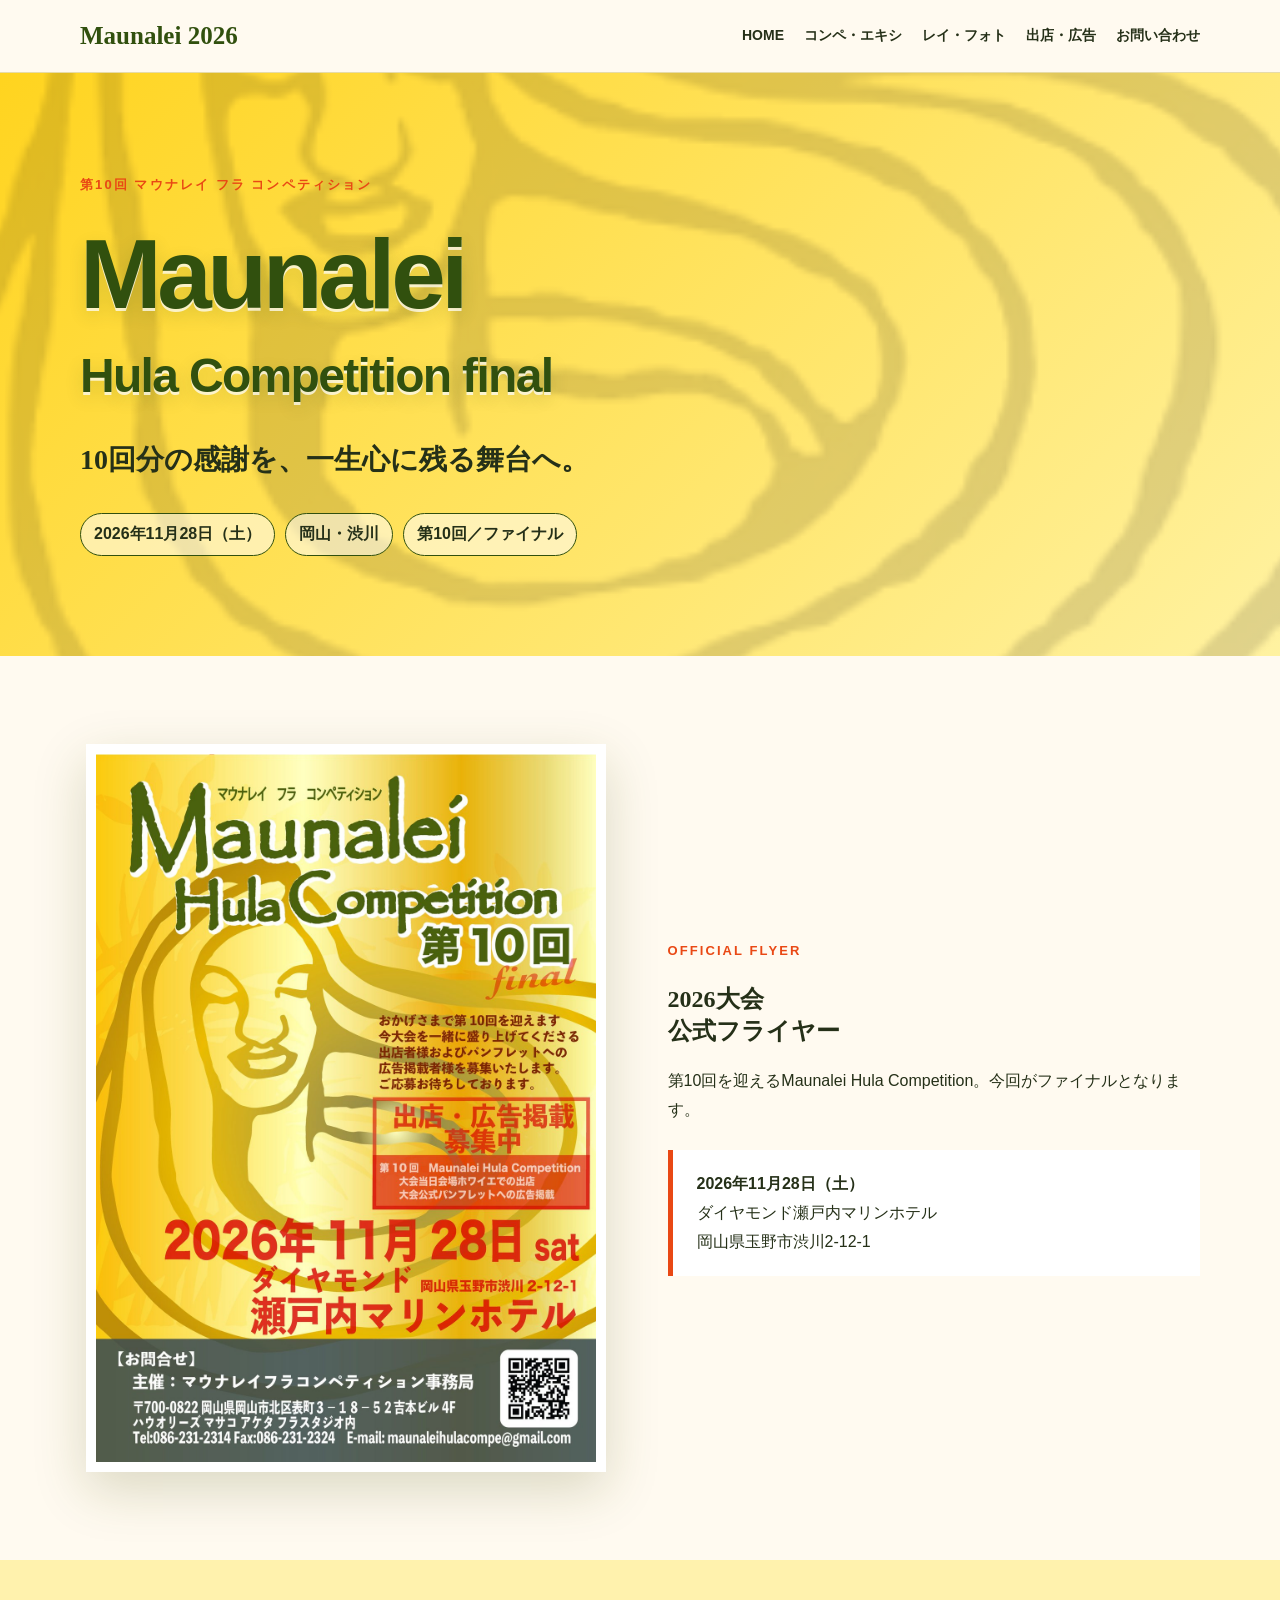
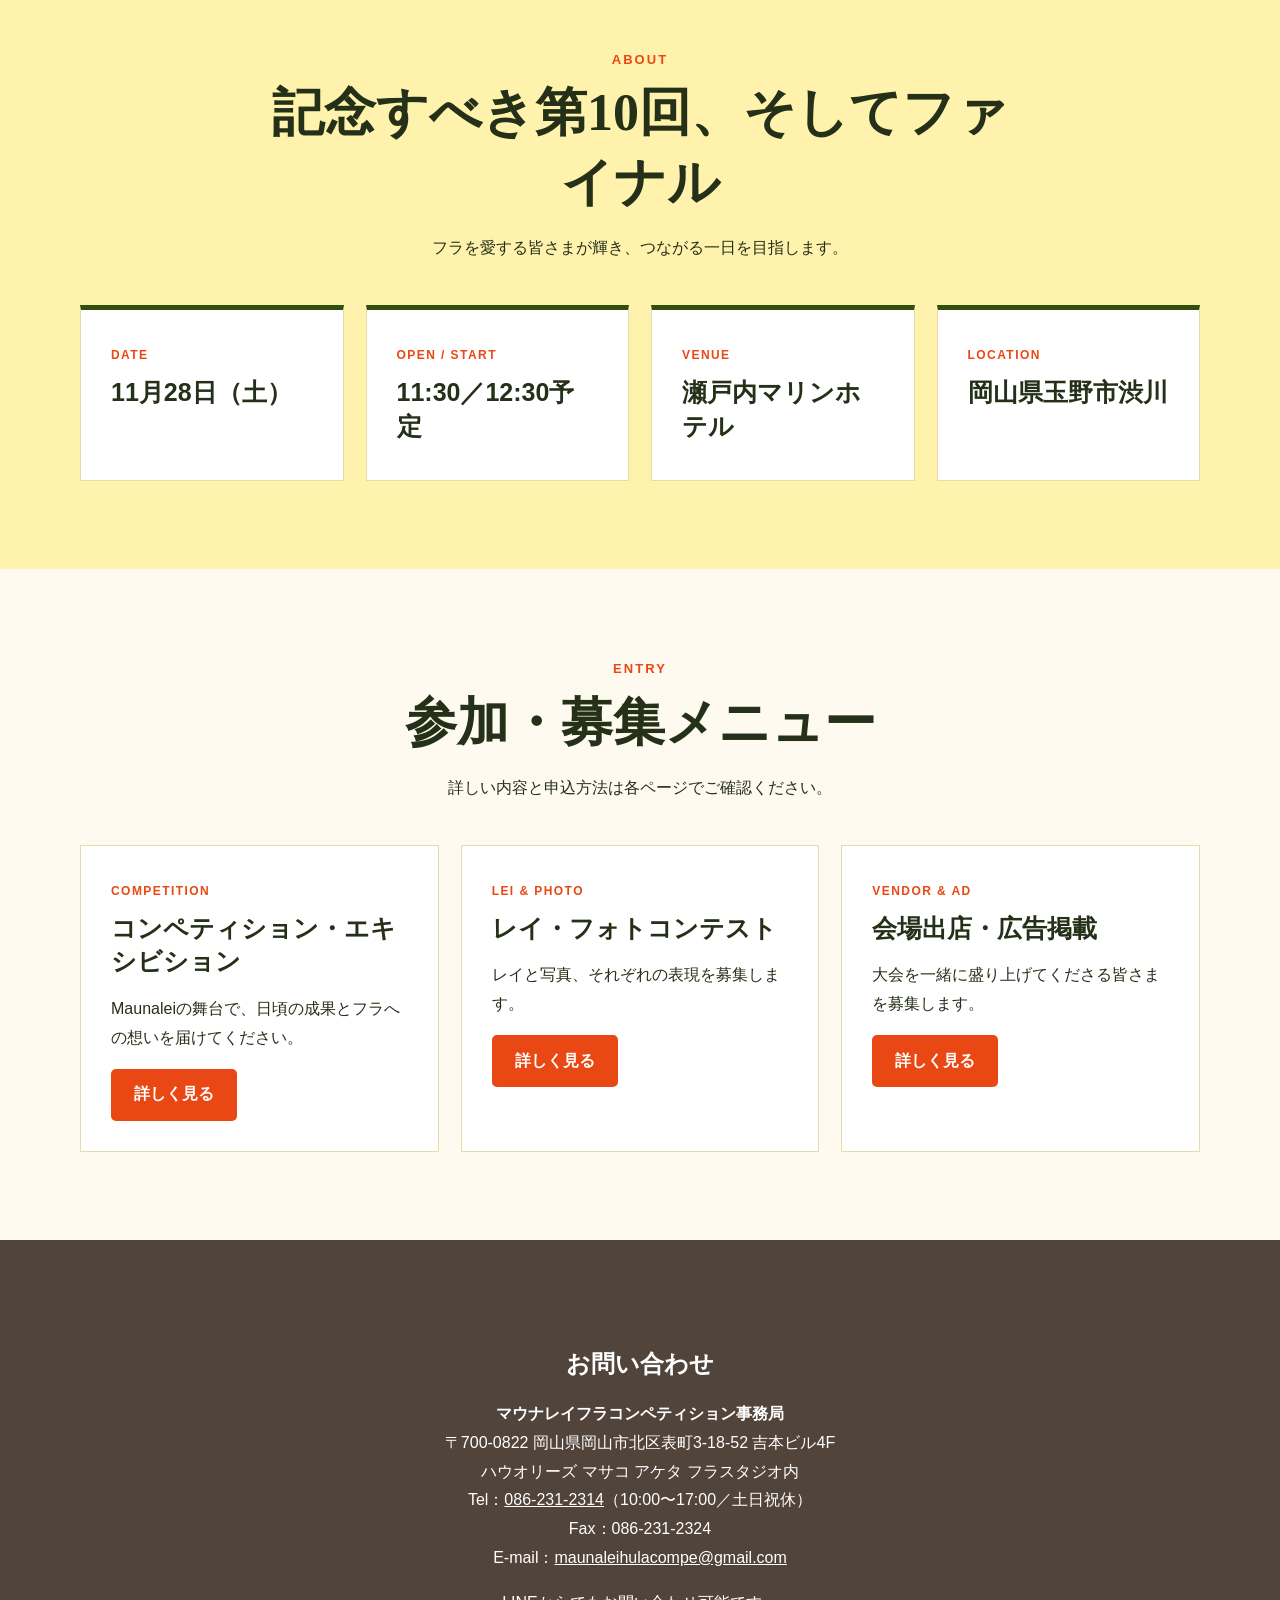
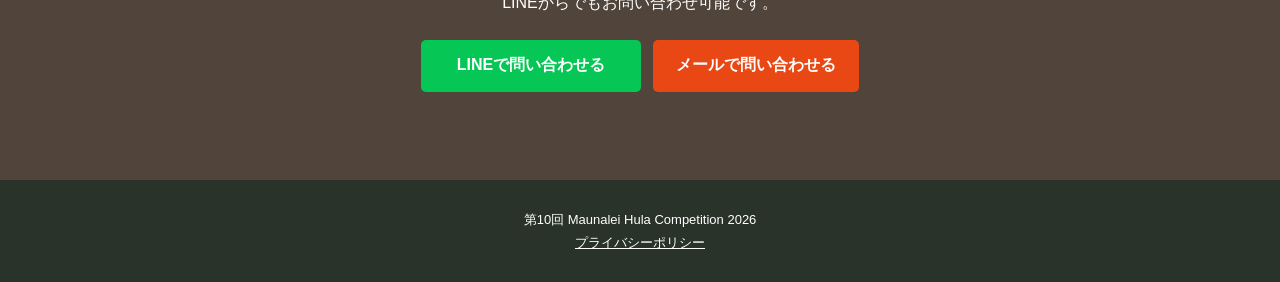
==== 【Web公開用】このフォルダをNetlifyへアップロード/index.html @ 2a43e530 "Add files via upload" ====
<!doctype html><html lang="ja"><head><meta charset="utf-8"><meta name="viewport" content="width=device-width,initial-scale=1"><meta name="description" content="第10回 Maunalei Hula Competition 2026 公式サイト"><title>Maunalei Hula Competition 2026</title><link rel="stylesheet" href="assets/css/style.css"><link rel="stylesheet" href="assets/css/themes.css"><link rel="stylesheet" href="assets/css/home-enhancements.css"></head><body class="theme-home">
<header class="site-header"><div class="wrap nav"><a class="brand" href="index.html">Maunalei 2026</a><button class="menu-button" aria-expanded="false" aria-label="メニューを開く">メニュー</button><nav class="nav-links" aria-label="メインナビゲーション"><a href="index.html">HOME</a><a href="competition.html">コンペ・エキシ</a><a href="lei-photo.html">レイ・フォト</a><a href="vendor-ad.html">出店・広告</a><a href="#contact">お問い合わせ</a></nav></div></header>
<main><section class="hero"><div class="wrap hero-grid"><div><div class="eyebrow">第10回 マウナレイ フラ コンペティション</div><h1>Maunalei<small>Hula Competition final</small></h1><p class="lead">10回分の感謝を、一生心に残る舞台へ。</p><div class="meta"><span class="pill">2026年11月28日（土）</span><span class="pill">岡山・渋川</span><span class="pill">第10回／ファイナル</span></div></div><img class="illustration" src="assets/images/maunalei-illustration.png" alt="マウナレイのイラスト"></div></section>
<section class="section"><div class="wrap split"><img class="flyer" src="assets/images/maunalei-flyer.jpg" alt="第10回 Maunalei Hula Competition 2026 フライヤー"><div><div class="eyebrow">OFFICIAL FLYER</div><h2>2026大会<br>公式フライヤー</h2><p>第10回を迎えるMaunalei Hula Competition。今回がファイナルとなります。</p><div class="notice"><strong>2026年11月28日（土）</strong><br>ダイヤモンド瀬戸内マリンホテル<br>岡山県玉野市渋川2-12-1</div></div></div></section>
<section class="section alt"><div class="wrap"><div class="section-head"><div class="eyebrow">ABOUT</div><h2>記念すべき第10回、そしてファイナル</h2><p>フラを愛する皆さまが輝き、つながる一日を目指します。</p></div><div class="grid-4 facts"><div class="card"><span class="tag">DATE</span><h3>11月28日（土）</h3></div><div class="card"><span class="tag">OPEN / START</span><h3>11:30／12:30予定</h3></div><div class="card"><span class="tag">VENUE</span><h3>瀬戸内マリンホテル</h3></div><div class="card"><span class="tag">LOCATION</span><h3>岡山県玉野市渋川</h3></div></div></div></section>
<section class="section"><div class="wrap"><div class="section-head"><div class="eyebrow">ENTRY</div><h2>参加・募集メニュー</h2><p>詳しい内容と申込方法は各ページでご確認ください。</p></div><div class="grid-3"><article class="card"><span class="tag">COMPETITION</span><h3>コンペティション・エキシビション</h3><p>Maunaleiの舞台で、日頃の成果とフラへの想いを届けてください。</p><a class="button" href="competition.html">詳しく見る</a></article><article class="card"><span class="tag">LEI & PHOTO</span><h3>レイ・フォトコンテスト</h3><p>レイと写真、それぞれの表現を募集します。</p><a class="button" href="lei-photo.html">詳しく見る</a></article><article class="card"><span class="tag">VENDOR & AD</span><h3>会場出店・広告掲載</h3><p>大会を一緒に盛り上げてくださる皆さまを募集します。</p><a class="button" href="vendor-ad.html">詳しく見る</a></article></div></div></section>
<section class="section dark contact" id="contact"><div class="wrap"><h2>お問い合わせ</h2><address><strong>マウナレイフラコンペティション事務局</strong><br>〒700-0822 岡山県岡山市北区表町3-18-52 吉本ビル4F<br>ハウオリーズ マサコ アケタ フラスタジオ内<br>Tel：<a href="tel:0862312314">086-231-2314</a>（10:00〜17:00／土日祝休）<br>Fax：086-231-2324<br>E-mail：<a href="mailto:maunaleihulacompe@gmail.com">maunaleihulacompe@gmail.com</a></address><p>LINEからでもお問い合わせ可能です。</p><div class="button-row"><a class="button line line-contact" href="https://lin.ee/UPihFSe" target="_blank" rel="noopener">LINEで問い合わせる</a><a class="button" href="mailto:maunaleihulacompe@gmail.com?subject=Maunalei 2026について">メールで問い合わせる</a></div></div></section></main>
<footer class="site-footer"><div>第10回 Maunalei Hula Competition 2026</div><a href="privacy.html">プライバシーポリシー</a></footer><script src="assets/js/main.js"></script></body></html>
---- 【Web公開用】このフォルダをNetlifyへアップロード/assets/css/style.css ----
:root{--green:#31500e;--green2:#55791d;--yellow:#ffd41f;--orange:#e94814;--cream:#fffaf0;--ink:#253018;--brown:#51443b;--navy:#16324a;--line:#e7dba8;--white:#fff;--max:1120px}*{box-sizing:border-box}html{scroll-behavior:smooth}body{margin:0;background:var(--cream);color:var(--ink);font-family:"Noto Sans JP","Yu Gothic",sans-serif;line-height:1.8}img{display:block;max-width:100%;height:auto}a{color:inherit}.wrap{width:min(var(--max),calc(100% - 40px));margin:auto}.site-header{position:sticky;top:0;z-index:30;background:rgba(255,250,240,.96);border-bottom:1px solid var(--line);backdrop-filter:blur(10px)}.nav{min-height:72px;display:flex;align-items:center;justify-content:space-between;gap:24px}.brand{font:800 25px Georgia,serif;color:var(--green);text-decoration:none}.nav-links{display:flex;align-items:center;gap:20px}.nav-links a{text-decoration:none;font-size:14px;font-weight:800}.menu-button{display:none;border:0;background:var(--green);color:#fff;padding:9px 13px;border-radius:4px;font-weight:800}.hero{padding:100px 0;background:linear-gradient(135deg,var(--yellow),#fff2a1);overflow:hidden}.hero-grid{display:grid;grid-template-columns:1.15fr .85fr;gap:55px;align-items:center}.eyebrow{font-size:13px;letter-spacing:.16em;font-weight:900;color:var(--orange)}h1,h2,h3{line-height:1.35}h1,h2{font-family:"Yu Mincho",serif}h1{margin:12px 0;font-size:clamp(46px,8vw,98px);color:var(--green)}h1 small{display:block;font:800 clamp(24px,4vw,48px)/1.3 "Noto Sans JP",sans-serif}.lead{font-family:"Yu Mincho",serif;font-size:clamp(19px,2.4vw,28px);font-weight:700}.meta{display:flex;flex-wrap:wrap;gap:10px;margin-top:25px}.pill{padding:6px 13px;border:1px solid var(--green);border-radius:999px;background:#ffffff88;font-weight:800}.section{padding:88px 0}.alt{background:#fff2ad}.dark{background:var(--brown);color:#fff}.navy{background:var(--navy);color:#fff}.section-head{text-align:center;max-width:780px;margin:0 auto 42px}.section-head h2{margin:7px 0;font-size:clamp(32px,5vw,52px)}.grid-2,.grid-3,.grid-4{display:grid;gap:22px}.grid-2{grid-template-columns:repeat(2,1fr)}.grid-3{grid-template-columns:repeat(3,1fr)}.grid-4{grid-template-columns:repeat(4,1fr)}.card{background:#fff;border:1px solid var(--line);padding:30px;color:var(--ink)}.card h3{font-size:25px;margin:7px 0}.card .tag{color:var(--orange);font-size:12px;letter-spacing:.12em;font-weight:900}.facts .card{border-top:5px solid var(--green)}.button-row{display:flex;flex-wrap:wrap;justify-content:center;gap:12px;margin-top:30px}.button{display:inline-flex;align-items:center;justify-content:center;min-height:52px;padding:11px 23px;border-radius:5px;background:var(--orange);color:#fff;text-decoration:none;font-weight:900}.button.line{background:#06c755}.button.secondary{background:#fff;color:var(--green);border:1px solid var(--green)}.button.pending{background:#9a9488;cursor:not-allowed}.split{display:grid;grid-template-columns:1fr 1fr;gap:55px;align-items:center}.flyer{max-width:520px;margin:auto;border:10px solid #fff;box-shadow:0 18px 50px #49530f33}.illustration{max-width:430px;margin:auto;background:#fff;padding:20px}.notice{margin-top:25px;padding:20px 24px;background:#fff;border-left:5px solid var(--orange);color:var(--ink)}details{background:#fff;border:1px solid var(--line);color:var(--ink);margin:12px 0}summary{cursor:pointer;padding:18px 22px;font-weight:900}.detail{padding:0 22px 20px}.contact{text-align:center}.contact address{font-style:normal}.contact .button-row{margin-top:22px}.site-footer{padding:28px 20px;text-align:center;background:#293329;color:#fff;font-size:13px}.page-hero{padding:90px 0;text-align:center;background:linear-gradient(135deg,#29480a,#5d8224);color:#fff}.page-hero h1{color:#fff;font-size:clamp(38px,7vw,72px)}.page-hero .eyebrow{color:var(--yellow)}.price{font-size:25px;font-weight:900}.steps{counter-reset:step}.step:before{counter-increment:step;content:"0" counter(step);display:block;font:700 38px Georgia;color:#a9b78a}.check-list{padding-left:1.25em}.check-list li{margin:7px 0}@media(max-width:820px){.hero-grid,.split{grid-template-columns:1fr}.grid-4,.grid-3{grid-template-columns:repeat(2,1fr)}.nav-links{display:none;position:absolute;top:72px;left:0;right:0;padding:18px 20px;background:var(--cream);border-bottom:1px solid var(--line);flex-direction:column;align-items:stretch}.nav-links.open{display:flex}.menu-button{display:block}.hero{text-align:center;padding:72px 0}.meta{justify-content:center}.section{padding:70px 0}}@media(max-width:560px){.wrap{width:calc(100% - 28px)}.grid-2,.grid-3,.grid-4{grid-template-columns:1fr}.hero{padding:58px 0}.page-hero{padding:65px 0}.section{padding:58px 0}.card{padding:24px}.button{width:100%}.nav{min-height:64px}.nav-links{top:64px}}
---- 【Web公開用】このフォルダをNetlifyへアップロード/assets/css/themes.css ----
body.theme-home{--theme:#31500e;--theme2:#55791d;--accent:#e94814;--soft:#fff2ad}
body.theme-competition{--theme:#284b12;--theme2:#557f21;--accent:#ef6c20;--soft:#f4edbd}
body.theme-lei-photo{--theme:#74435a;--theme2:#a75d78;--accent:#c99832;--soft:#f7e8ee}
body.theme-vendor{--theme:#16324a;--theme2:#167a78;--accent:#e7783e;--soft:#e5f1ef}
body:not(.theme-home) .brand{color:var(--theme)}
body:not(.theme-home) .menu-button{background:var(--theme)}
body:not(.theme-home) .page-hero{background:linear-gradient(135deg,var(--theme),var(--theme2))}
body:not(.theme-home) .page-hero .eyebrow{color:#ffe5a1}
body:not(.theme-home) .section-head .eyebrow,body:not(.theme-home) .card .tag{color:var(--accent)}
body:not(.theme-home) .facts .card{border-top-color:var(--theme)}
body:not(.theme-home) .alt{background:var(--soft)}
body:not(.theme-home) .button:not(.line):not(.pending){background:var(--accent)}
body.theme-lei-photo .dark{background:#5d394a}
body.theme-vendor .navy{background:#16324a}
.contact .line-contact{display:inline-flex;min-width:220px}
.theme-home .hero{position:relative;isolation:isolate}
.theme-home .hero:before{content:"";position:absolute;z-index:0;inset:0;background:url("../images/maunalei-illustration.png") center/130% auto no-repeat;opacity:.14;mix-blend-mode:multiply;pointer-events:none}
.theme-home .hero-grid{position:relative;z-index:1;grid-template-columns:1fr}
.theme-home .hero-grid>div{max-width:790px}
.theme-home .hero .illustration{display:none}
@media(max-width:560px){.contact .line-contact{width:min(100%,300px)}}
@media(max-width:820px){.theme-home .hero:before{inset:0;background-position:center;background-size:auto 135%;opacity:.1}.theme-home .hero-grid>div{max-width:none}}
---- 【Web公開用】このフォルダをNetlifyへアップロード/assets/css/home-enhancements.css ----
.hero h1{
  font-family:"Arial Black","Noto Sans JP","Yu Gothic",sans-serif;
  font-weight:900;
  letter-spacing:-.045em;
  text-shadow:0 3px 0 rgba(255,255,255,.72),0 7px 18px rgba(49,80,14,.16);
}
.hero h1 small{
  margin-top:.08em;
  font-weight:900;
  letter-spacing:-.035em;
}
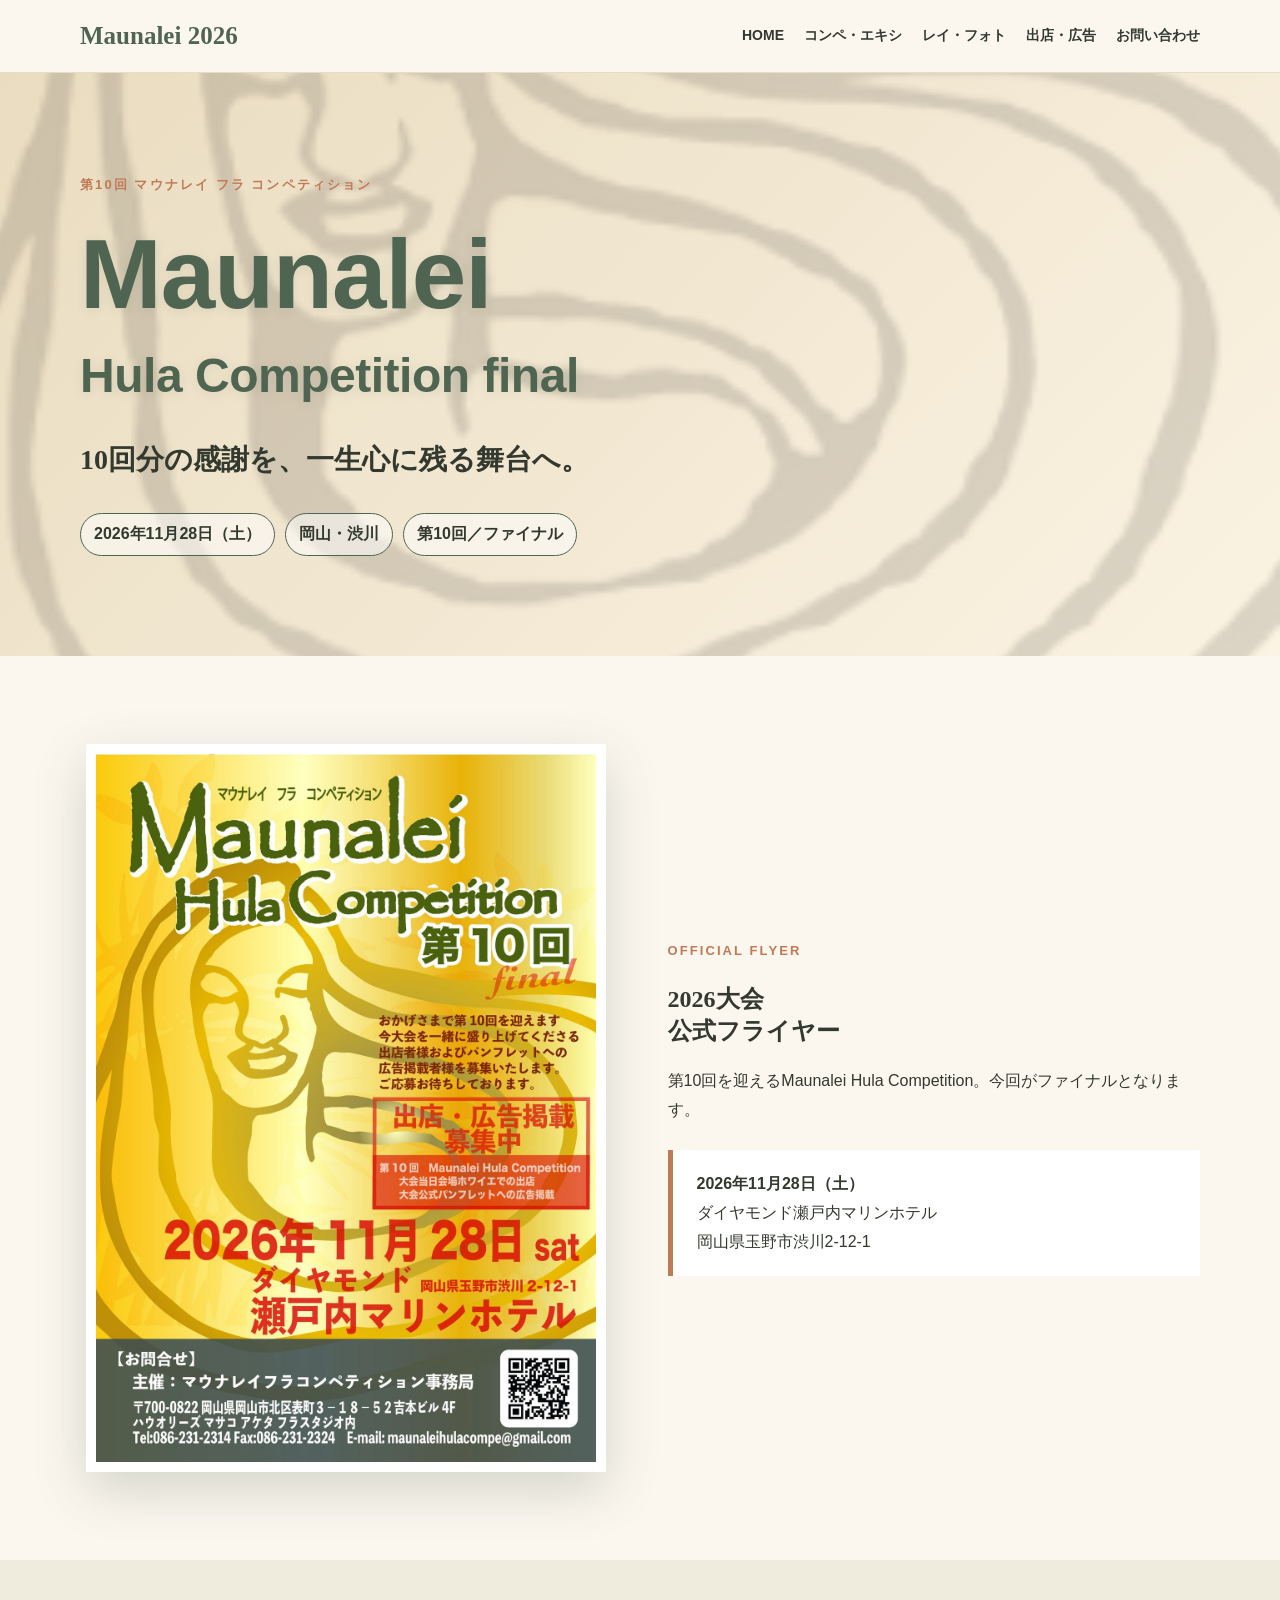
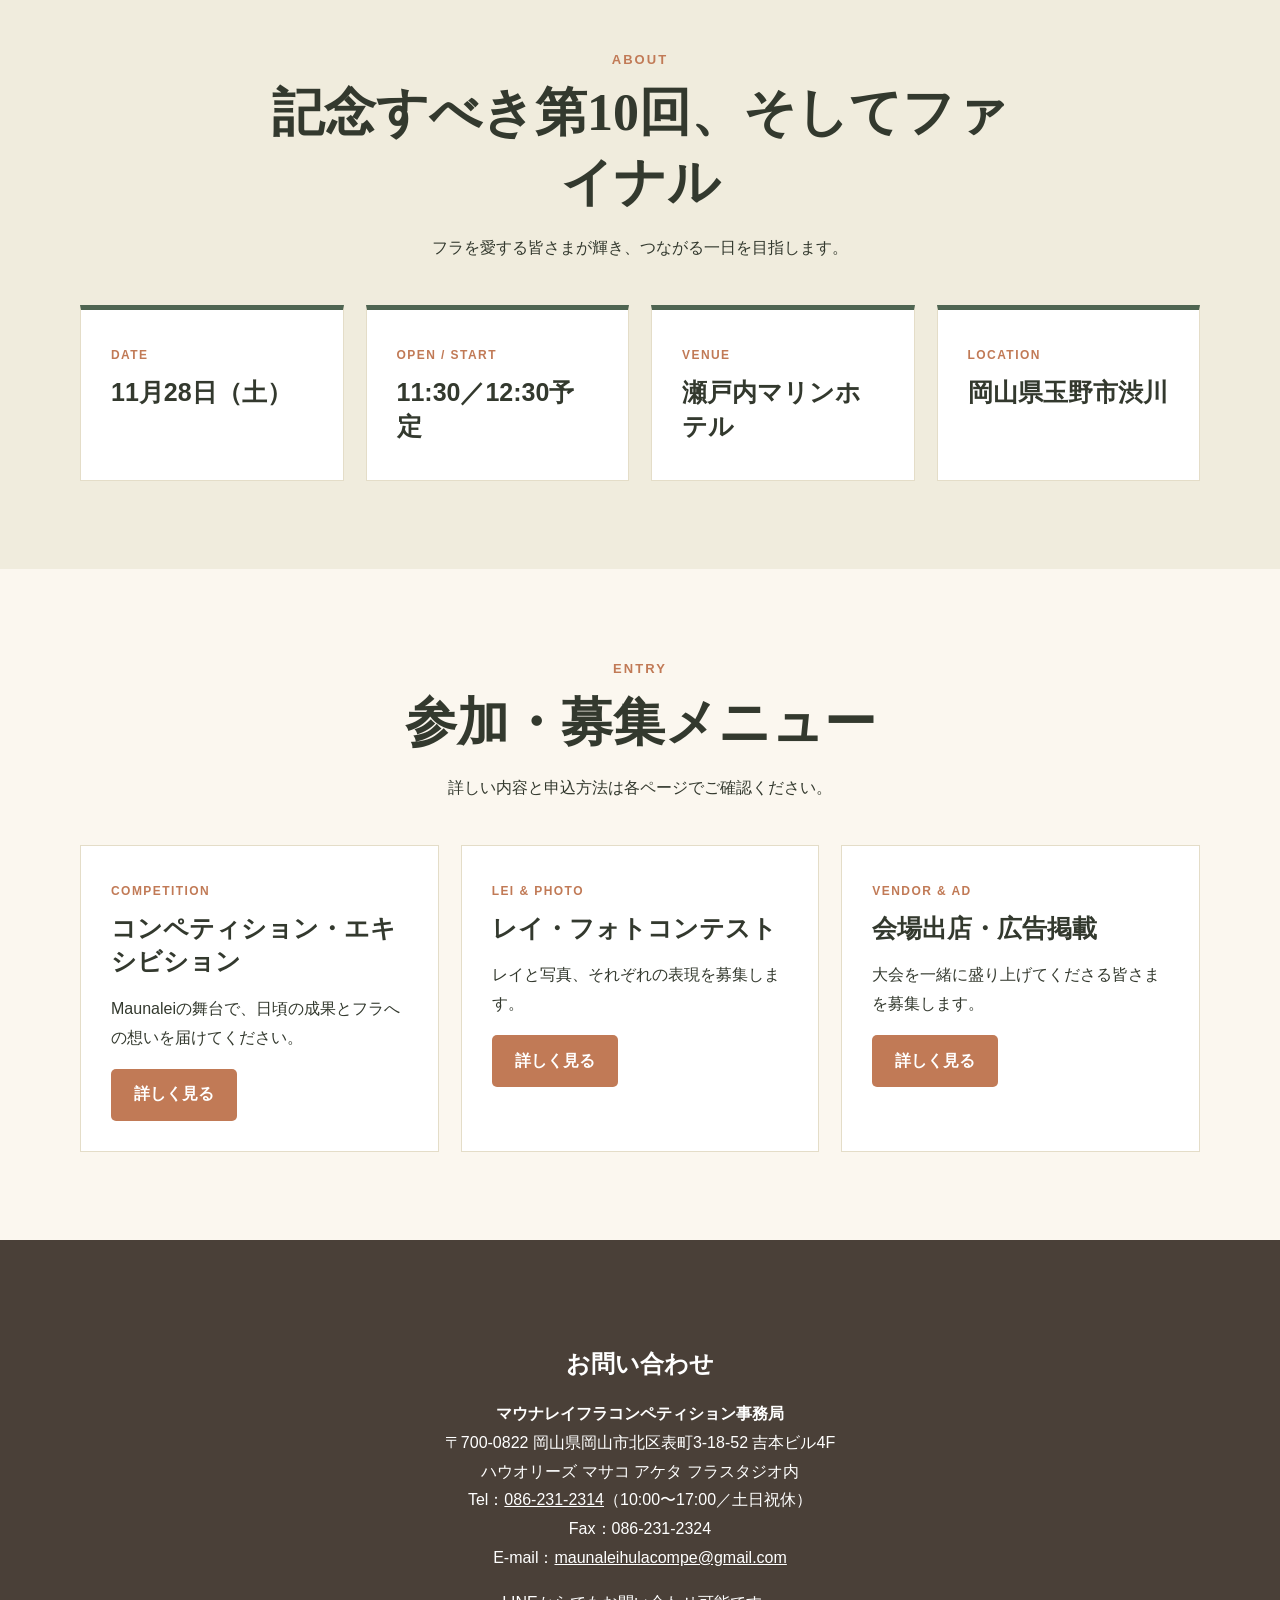
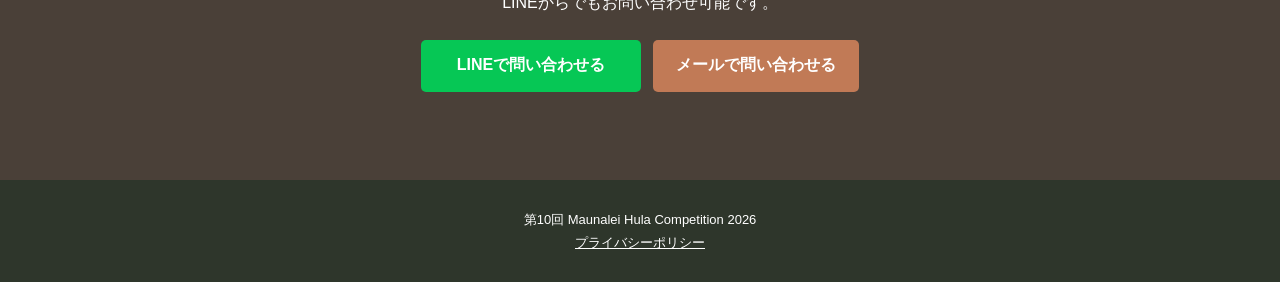
==== commit cf80b125: "SEO対策を追加 - ファビコン設定 - OGP/Twitterカード設定（LINEやSNSでの共有時のプレビュー対応） - イベント構造化データ（JSON-LD）を追加 - canonical UR" ====
--- a/【Web公開用】このフォルダをNetlifyへアップロード/index.html
+++ b/【Web公開用】このフォルダをNetlifyへアップロード/index.html
@@ -1,4 +1,4 @@
-<!doctype html><html lang="ja"><head><meta charset="utf-8"><meta name="viewport" content="width=device-width,initial-scale=1"><meta name="description" content="第10回 Maunalei Hula Competition 2026 公式サイト"><title>Maunalei Hula Competition 2026</title><link rel="stylesheet" href="assets/css/style.css"><link rel="stylesheet" href="assets/css/themes.css"><link rel="stylesheet" href="assets/css/home-enhancements.css"></head><body class="theme-home">
+<!doctype html><html lang="ja"><head><meta charset="utf-8"><meta name="viewport" content="width=device-width,initial-scale=1"><meta name="description" content="第10回 Maunalei Hula Competition 2026 公式サイト"><title>Maunalei Hula Competition 2026</title><link rel="canonical" href="https://maunalei2026.netlify.app/"><link rel="icon" href="assets/images/maunalei-illustration.png"><meta property="og:type" content="website"><meta property="og:locale" content="ja_JP"><meta property="og:site_name" content="Maunalei Hula Competition 2026"><meta property="og:title" content="Maunalei Hula Competition 2026"><meta property="og:description" content="第10回 Maunalei Hula Competition 2026 公式サイト。2026年11月28日（土）岡山県玉野市にて開催。"><meta property="og:url" content="https://maunalei2026.netlify.app/"><meta property="og:image" content="https://maunalei2026.netlify.app/assets/images/maunalei-flyer.jpg"><meta name="twitter:card" content="summary_large_image"><script type="application/ld+json">{"@context":"https://schema.org","@type":"Event","name":"第10回 Maunalei Hula Competition 2026","startDate":"2026-11-28T12:30:00+09:00","eventAttendanceMode":"https://schema.org/OfflineEventAttendanceMode","eventStatus":"https://schema.org/EventScheduled","location":{"@type":"Place","name":"ダイヤモンド瀬戸内マリンホテル","address":{"@type":"PostalAddress","streetAddress":"渋川2-12-1","addressLocality":"玉野市","addressRegion":"岡山県","addressCountry":"JP"}},"image":["https://maunalei2026.netlify.app/assets/images/maunalei-flyer.jpg"],"description":"第10回を迎えるMaunalei Hula Competition。今回がファイナルとなります。","offers":{"@type":"Offer","url":"https://maunalei2026.netlify.app/#contact","price":"7000","priceCurrency":"JPY","availability":"https://schema.org/InStock"},"organizer":{"@type":"Organization","name":"マウナレイフラコンペティション事務局","email":"maunaleihulacompe@gmail.com"}}</script><link rel="stylesheet" href="assets/css/style.css"><link rel="stylesheet" href="assets/css/themes.css"><link rel="stylesheet" href="assets/css/home-enhancements.css"></head><body class="theme-home">
 <header class="site-header"><div class="wrap nav"><a class="brand" href="index.html">Maunalei 2026</a><button class="menu-button" aria-expanded="false" aria-label="メニューを開く">メニュー</button><nav class="nav-links" aria-label="メインナビゲーション"><a href="index.html">HOME</a><a href="competition.html">コンペ・エキシ</a><a href="lei-photo.html">レイ・フォト</a><a href="vendor-ad.html">出店・広告</a><a href="#contact">お問い合わせ</a></nav></div></header>
 <main><section class="hero"><div class="wrap hero-grid"><div><div class="eyebrow">第10回 マウナレイ フラ コンペティション</div><h1>Maunalei<small>Hula Competition final</small></h1><p class="lead">10回分の感謝を、一生心に残る舞台へ。</p><div class="meta"><span class="pill">2026年11月28日（土）</span><span class="pill">岡山・渋川</span><span class="pill">第10回／ファイナル</span></div></div><img class="illustration" src="assets/images/maunalei-illustration.png" alt="マウナレイのイラスト"></div></section>
 <section class="section"><div class="wrap split"><img class="flyer" src="assets/images/maunalei-flyer.jpg" alt="第10回 Maunalei Hula Competition 2026 フライヤー"><div><div class="eyebrow">OFFICIAL FLYER</div><h2>2026大会<br>公式フライヤー</h2><p>第10回を迎えるMaunalei Hula Competition。今回がファイナルとなります。</p><div class="notice"><strong>2026年11月28日（土）</strong><br>ダイヤモンド瀬戸内マリンホテル<br>岡山県玉野市渋川2-12-1</div></div></div></section>
--- a/【Web公開用】このフォルダをNetlifyへアップロード/assets/css/style.css
+++ b/【Web公開用】このフォルダをNetlifyへアップロード/assets/css/style.css
@@ -1 +1 @@
-:root{--green:#31500e;--green2:#55791d;--yellow:#ffd41f;--orange:#e94814;--cream:#fffaf0;--ink:#253018;--brown:#51443b;--navy:#16324a;--line:#e7dba8;--white:#fff;--max:1120px}*{box-sizing:border-box}html{scroll-behavior:smooth}body{margin:0;background:var(--cream);color:var(--ink);font-family:"Noto Sans JP","Yu Gothic",sans-serif;line-height:1.8}img{display:block;max-width:100%;height:auto}a{color:inherit}.wrap{width:min(var(--max),calc(100% - 40px));margin:auto}.site-header{position:sticky;top:0;z-index:30;background:rgba(255,250,240,.96);border-bottom:1px solid var(--line);backdrop-filter:blur(10px)}.nav{min-height:72px;display:flex;align-items:center;justify-content:space-between;gap:24px}.brand{font:800 25px Georgia,serif;color:var(--green);text-decoration:none}.nav-links{display:flex;align-items:center;gap:20px}.nav-links a{text-decoration:none;font-size:14px;font-weight:800}.menu-button{display:none;border:0;background:var(--green);color:#fff;padding:9px 13px;border-radius:4px;font-weight:800}.hero{padding:100px 0;background:linear-gradient(135deg,var(--yellow),#fff2a1);overflow:hidden}.hero-grid{display:grid;grid-template-columns:1.15fr .85fr;gap:55px;align-items:center}.eyebrow{font-size:13px;letter-spacing:.16em;font-weight:900;color:var(--orange)}h1,h2,h3{line-height:1.35}h1,h2{font-family:"Yu Mincho",serif}h1{margin:12px 0;font-size:clamp(46px,8vw,98px);color:var(--green)}h1 small{display:block;font:800 clamp(24px,4vw,48px)/1.3 "Noto Sans JP",sans-serif}.lead{font-family:"Yu Mincho",serif;font-size:clamp(19px,2.4vw,28px);font-weight:700}.meta{display:flex;flex-wrap:wrap;gap:10px;margin-top:25px}.pill{padding:6px 13px;border:1px solid var(--green);border-radius:999px;background:#ffffff88;font-weight:800}.section{padding:88px 0}.alt{background:#fff2ad}.dark{background:var(--brown);color:#fff}.navy{background:var(--navy);color:#fff}.section-head{text-align:center;max-width:780px;margin:0 auto 42px}.section-head h2{margin:7px 0;font-size:clamp(32px,5vw,52px)}.grid-2,.grid-3,.grid-4{display:grid;gap:22px}.grid-2{grid-template-columns:repeat(2,1fr)}.grid-3{grid-template-columns:repeat(3,1fr)}.grid-4{grid-template-columns:repeat(4,1fr)}.card{background:#fff;border:1px solid var(--line);padding:30px;color:var(--ink)}.card h3{font-size:25px;margin:7px 0}.card .tag{color:var(--orange);font-size:12px;letter-spacing:.12em;font-weight:900}.facts .card{border-top:5px solid var(--green)}.button-row{display:flex;flex-wrap:wrap;justify-content:center;gap:12px;margin-top:30px}.button{display:inline-flex;align-items:center;justify-content:center;min-height:52px;padding:11px 23px;border-radius:5px;background:var(--orange);color:#fff;text-decoration:none;font-weight:900}.button.line{background:#06c755}.button.secondary{background:#fff;color:var(--green);border:1px solid var(--green)}.button.pending{background:#9a9488;cursor:not-allowed}.split{display:grid;grid-template-columns:1fr 1fr;gap:55px;align-items:center}.flyer{max-width:520px;margin:auto;border:10px solid #fff;box-shadow:0 18px 50px #49530f33}.illustration{max-width:430px;margin:auto;background:#fff;padding:20px}.notice{margin-top:25px;padding:20px 24px;background:#fff;border-left:5px solid var(--orange);color:var(--ink)}details{background:#fff;border:1px solid var(--line);color:var(--ink);margin:12px 0}summary{cursor:pointer;padding:18px 22px;font-weight:900}.detail{padding:0 22px 20px}.contact{text-align:center}.contact address{font-style:normal}.contact .button-row{margin-top:22px}.site-footer{padding:28px 20px;text-align:center;background:#293329;color:#fff;font-size:13px}.page-hero{padding:90px 0;text-align:center;background:linear-gradient(135deg,#29480a,#5d8224);color:#fff}.page-hero h1{color:#fff;font-size:clamp(38px,7vw,72px)}.page-hero .eyebrow{color:var(--yellow)}.price{font-size:25px;font-weight:900}.steps{counter-reset:step}.step:before{counter-increment:step;content:"0" counter(step);display:block;font:700 38px Georgia;color:#a9b78a}.check-list{padding-left:1.25em}.check-list li{margin:7px 0}@media(max-width:820px){.hero-grid,.split{grid-template-columns:1fr}.grid-4,.grid-3{grid-template-columns:repeat(2,1fr)}.nav-links{display:none;position:absolute;top:72px;left:0;right:0;padding:18px 20px;background:var(--cream);border-bottom:1px solid var(--line);flex-direction:column;align-items:stretch}.nav-links.open{display:flex}.menu-button{display:block}.hero{text-align:center;padding:72px 0}.meta{justify-content:center}.section{padding:70px 0}}@media(max-width:560px){.wrap{width:calc(100% - 28px)}.grid-2,.grid-3,.grid-4{grid-template-columns:1fr}.hero{padding:58px 0}.page-hero{padding:65px 0}.section{padding:58px 0}.card{padding:24px}.button{width:100%}.nav{min-height:64px}.nav-links{top:64px}}
+:root{--green:#4F6552;--green2:#7C8B6C;--yellow:#E9DCC0;--orange:#C17A56;--cream:#FBF7EF;--ink:#33392E;--brown:#4A4038;--navy:#3B5860;--line:#E4DDC8;--white:#fff;--max:1120px}*{box-sizing:border-box}html{scroll-behavior:smooth}body{margin:0;background:var(--cream);color:var(--ink);font-family:"Noto Sans JP","Yu Gothic",sans-serif;line-height:1.8}img{display:block;max-width:100%;height:auto}a{color:inherit}.wrap{width:min(var(--max),calc(100% - 40px));margin:auto}.site-header{position:sticky;top:0;z-index:30;background:rgba(251,247,239,.96);border-bottom:1px solid var(--line);backdrop-filter:blur(10px)}.nav{min-height:72px;display:flex;align-items:center;justify-content:space-between;gap:24px}.brand{font:700 25px Georgia,serif;color:var(--green);text-decoration:none}.nav-links{display:flex;align-items:center;gap:20px}.nav-links a{text-decoration:none;font-size:14px;font-weight:600}.menu-button{display:none;border:0;background:var(--green);color:#fff;padding:9px 13px;border-radius:4px;font-weight:600}.hero{padding:100px 0;background:linear-gradient(135deg,var(--yellow),#FBF3E3);overflow:hidden}.hero-grid{display:grid;grid-template-columns:1.15fr .85fr;gap:55px;align-items:center}.eyebrow{font-size:13px;letter-spacing:.16em;font-weight:700;color:var(--orange)}h1,h2,h3{line-height:1.35}h1,h2{font-family:"Yu Mincho",serif}h1{margin:12px 0;font-size:clamp(46px,8vw,98px);color:var(--green)}h1 small{display:block;font:700 clamp(24px,4vw,48px)/1.3 "Noto Sans JP",sans-serif}.lead{font-family:"Yu Mincho",serif;font-size:clamp(19px,2.4vw,28px);font-weight:700}.meta{display:flex;flex-wrap:wrap;gap:10px;margin-top:25px}.pill{padding:6px 13px;border:1px solid var(--green);border-radius:999px;background:#ffffff88;font-weight:600}.section{padding:88px 0}.alt{background:#F0ECDD}.dark{background:var(--brown);color:#fff}.navy{background:var(--navy);color:#fff}.section-head{text-align:center;max-width:780px;margin:0 auto 42px}.section-head h2{margin:7px 0;font-size:clamp(32px,5vw,52px)}.grid-2,.grid-3,.grid-4{display:grid;gap:22px}.grid-2{grid-template-columns:repeat(2,1fr)}.grid-3{grid-template-columns:repeat(3,1fr)}.grid-4{grid-template-columns:repeat(4,1fr)}.card{background:#fff;border:1px solid var(--line);padding:30px;color:var(--ink)}.card h3{font-size:25px;margin:7px 0}.card .tag{color:var(--orange);font-size:12px;letter-spacing:.12em;font-weight:700}.facts .card{border-top:5px solid var(--green)}.button-row{display:flex;flex-wrap:wrap;justify-content:center;gap:12px;margin-top:30px}.button{display:inline-flex;align-items:center;justify-content:center;min-height:52px;padding:11px 23px;border-radius:5px;background:var(--orange);color:#fff;text-decoration:none;font-weight:700}.button.line{background:#06c755}.button.secondary{background:#fff;color:var(--green);border:1px solid var(--green)}.button.pending{background:#9a9488;cursor:not-allowed}.split{display:grid;grid-template-columns:1fr 1fr;gap:55px;align-items:center}.flyer{max-width:520px;margin:auto;border:10px solid #fff;box-shadow:0 18px 50px #3B4A3833}.illustration{max-width:430px;margin:auto;background:#fff;padding:20px}.notice{margin-top:25px;padding:20px 24px;background:#fff;border-left:5px solid var(--orange);color:var(--ink)}details{background:#fff;border:1px solid var(--line);color:var(--ink);margin:12px 0}summary{cursor:pointer;padding:18px 22px;font-weight:700}.detail{padding:0 22px 20px}.contact{text-align:center}.contact address{font-style:normal}.contact .button-row{margin-top:22px}.site-footer{padding:28px 20px;text-align:center;background:#2E362B;color:#fff;font-size:13px}.page-hero{padding:90px 0;text-align:center;background:linear-gradient(135deg,var(--green),var(--green2));color:#fff}.page-hero h1{color:#fff;font-size:clamp(38px,7vw,72px)}.page-hero .eyebrow{color:var(--yellow)}.price{font-size:25px;font-weight:700}.steps{counter-reset:step}.step:before{counter-increment:step;content:"0" counter(step);display:block;font:700 38px Georgia;color:#B7C0A6}.check-list{padding-left:1.25em}.check-list li{margin:7px 0}@media(max-width:820px){.hero-grid,.split{grid-template-columns:1fr}.grid-4,.grid-3{grid-template-columns:repeat(2,1fr)}.nav-links{display:none;position:absolute;top:72px;left:0;right:0;padding:18px 20px;background:var(--cream);border-bottom:1px solid var(--line);flex-direction:column;align-items:stretch}.nav-links.open{display:flex}.menu-button{display:block}.hero{text-align:center;padding:72px 0}.meta{justify-content:center}.section{padding:70px 0}}@media(max-width:560px){.wrap{width:calc(100% - 28px)}.grid-2,.grid-3,.grid-4{grid-template-columns:1fr}.hero{padding:58px 0}.page-hero{padding:65px 0}.section{padding:58px 0}.card{padding:24px}.button{width:100%}.nav{min-height:64px}.nav-links{top:64px}}
--- a/【Web公開用】このフォルダをNetlifyへアップロード/assets/css/themes.css
+++ b/【Web公開用】このフォルダをNetlifyへアップロード/assets/css/themes.css
@@ -1,17 +1,17 @@
-body.theme-home{--theme:#31500e;--theme2:#55791d;--accent:#e94814;--soft:#fff2ad}
-body.theme-competition{--theme:#284b12;--theme2:#557f21;--accent:#ef6c20;--soft:#f4edbd}
-body.theme-lei-photo{--theme:#74435a;--theme2:#a75d78;--accent:#c99832;--soft:#f7e8ee}
-body.theme-vendor{--theme:#16324a;--theme2:#167a78;--accent:#e7783e;--soft:#e5f1ef}
+body.theme-home{--theme:#4F6552;--theme2:#7C8B6C;--accent:#C17A56;--soft:#F0ECDD}
+body.theme-competition{--theme:#54684A;--theme2:#7C8B6C;--accent:#C17A56;--soft:#EEEEDF}
+body.theme-lei-photo{--theme:#8A6070;--theme2:#B08494;--accent:#C17A56;--soft:#F3EAEC}
+body.theme-vendor{--theme:#3B5860;--theme2:#5C8078;--accent:#C17A56;--soft:#E9F0EE}
 body:not(.theme-home) .brand{color:var(--theme)}
 body:not(.theme-home) .menu-button{background:var(--theme)}
 body:not(.theme-home) .page-hero{background:linear-gradient(135deg,var(--theme),var(--theme2))}
-body:not(.theme-home) .page-hero .eyebrow{color:#ffe5a1}
+body:not(.theme-home) .page-hero .eyebrow{color:#EEDFC4}
 body:not(.theme-home) .section-head .eyebrow,body:not(.theme-home) .card .tag{color:var(--accent)}
 body:not(.theme-home) .facts .card{border-top-color:var(--theme)}
 body:not(.theme-home) .alt{background:var(--soft)}
 body:not(.theme-home) .button:not(.line):not(.pending){background:var(--accent)}
-body.theme-lei-photo .dark{background:#5d394a}
-body.theme-vendor .navy{background:#16324a}
+body.theme-lei-photo .dark{background:#6B4E5A}
+body.theme-vendor .navy{background:#3B5860}
 .contact .line-contact{display:inline-flex;min-width:220px}
 .theme-home .hero{position:relative;isolation:isolate}
 .theme-home .hero:before{content:"";position:absolute;z-index:0;inset:0;background:url("../images/maunalei-illustration.png") center/130% auto no-repeat;opacity:.14;mix-blend-mode:multiply;pointer-events:none}
--- a/【Web公開用】このフォルダをNetlifyへアップロード/assets/css/home-enhancements.css
+++ b/【Web公開用】このフォルダをNetlifyへアップロード/assets/css/home-enhancements.css
@@ -1,11 +1,11 @@
 .hero h1{
-  font-family:"Arial Black","Noto Sans JP","Yu Gothic",sans-serif;
-  font-weight:900;
-  letter-spacing:-.045em;
-  text-shadow:0 3px 0 rgba(255,255,255,.72),0 7px 18px rgba(49,80,14,.16);
+  font-family:"Noto Sans JP","Hiragino Sans","Yu Gothic",sans-serif;
+  font-weight:700;
+  letter-spacing:-.01em;
+  text-shadow:0 2px 12px rgba(59,74,50,.10);
 }
 .hero h1 small{
   margin-top:.08em;
-  font-weight:900;
-  letter-spacing:-.035em;
+  font-weight:700;
+  letter-spacing:-.01em;
 }
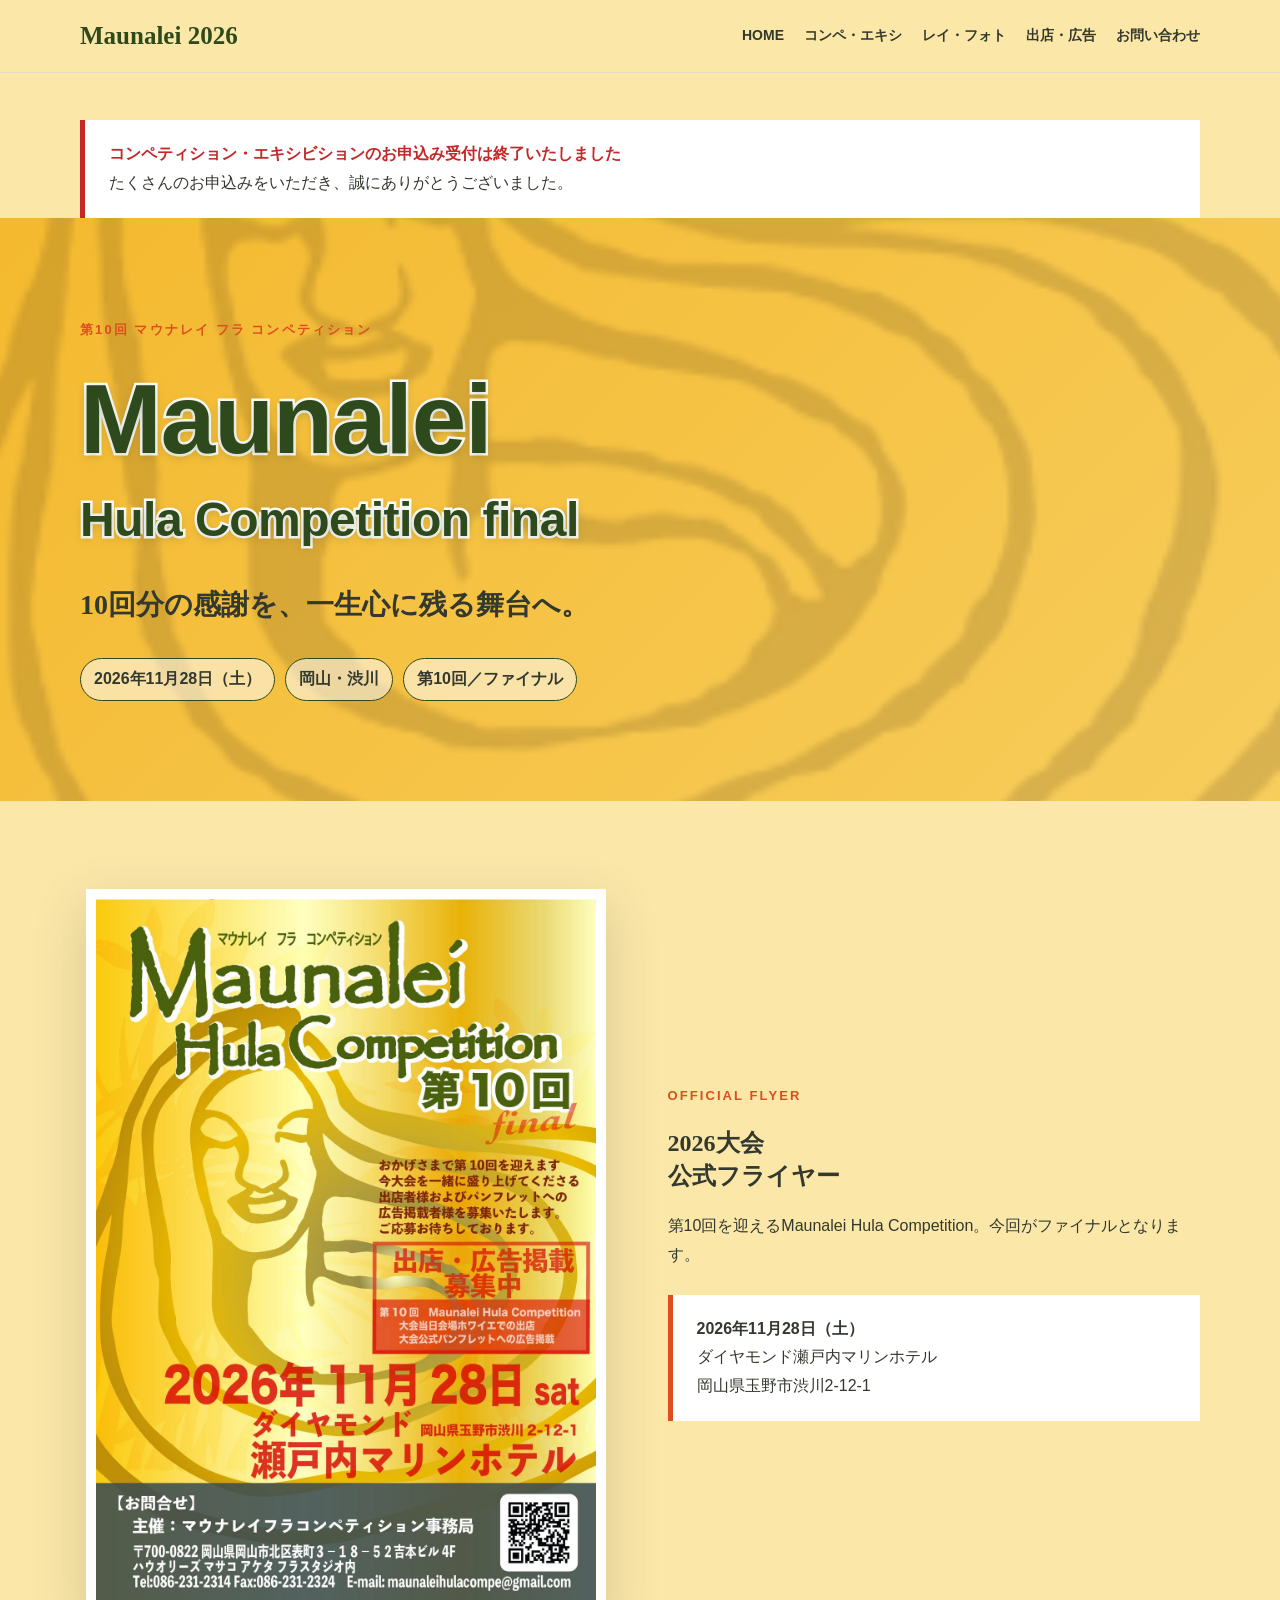
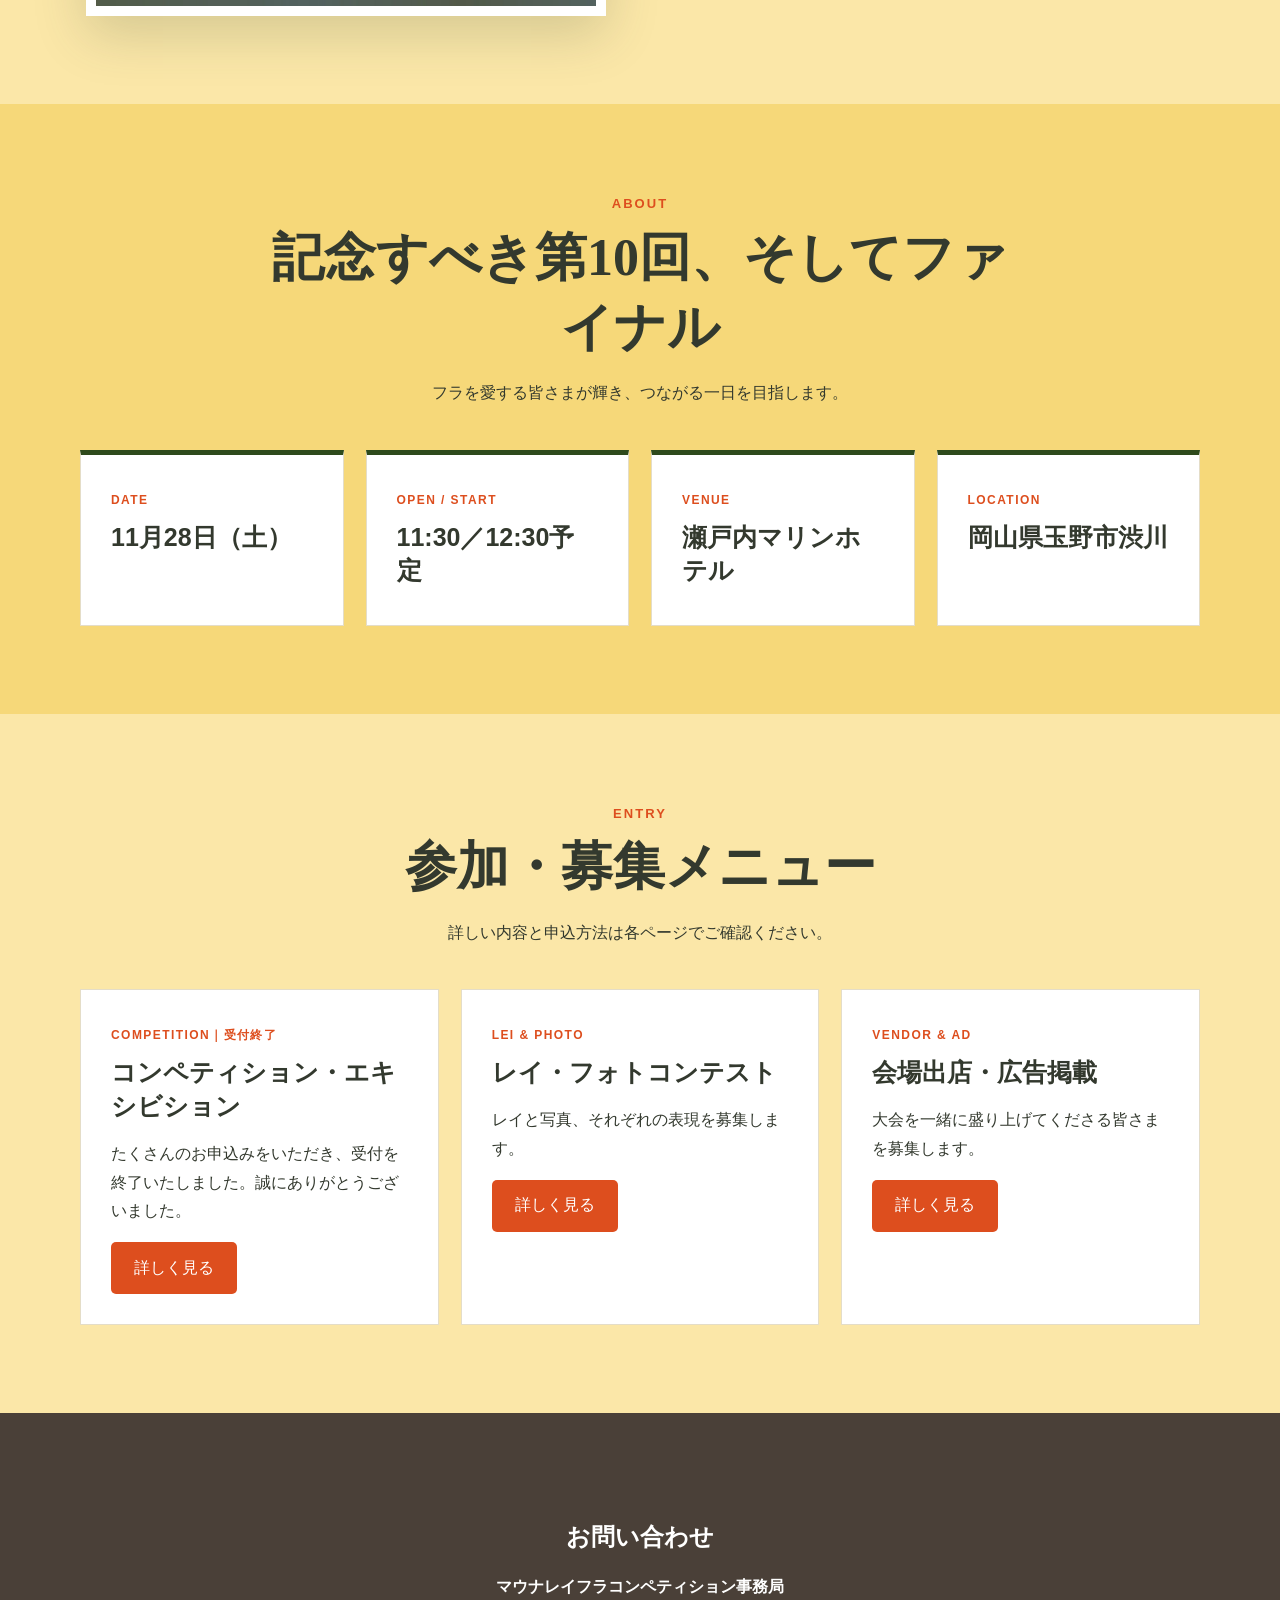
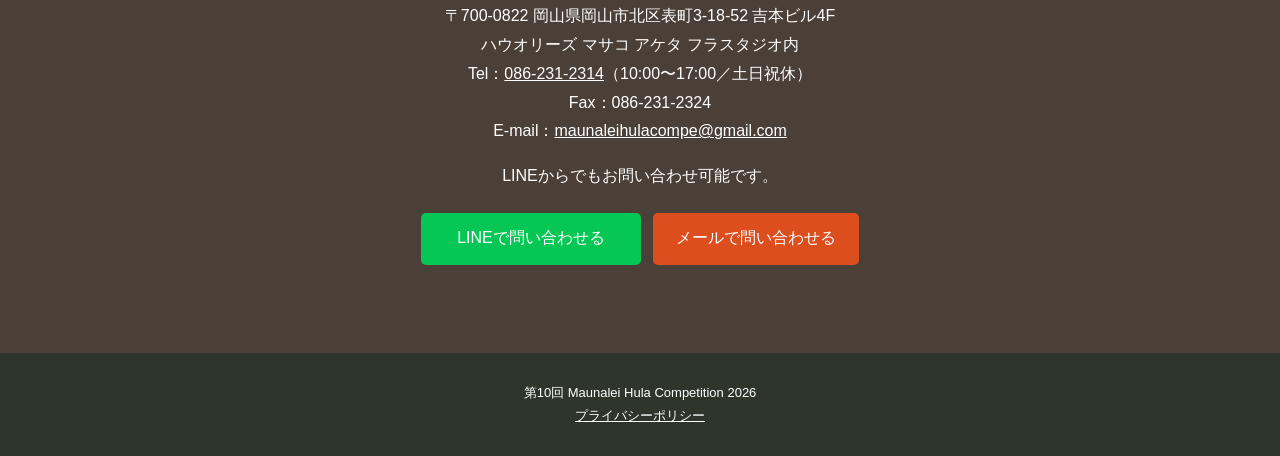
==== commit 4475941f: "コンペ・エキシビションの申込受付を終了し、終了案内をHOMEと該当ページに表示 Co-Authored-By: Claude Sonnet 5 <noreply@anthropic.com>" ====
--- a/【Web公開用】このフォルダをNetlifyへアップロード/index.html
+++ b/【Web公開用】このフォルダをNetlifyへアップロード/index.html
@@ -1,8 +1,9 @@
 <!doctype html><html lang="ja"><head><meta charset="utf-8"><meta name="viewport" content="width=device-width,initial-scale=1"><meta name="description" content="第10回 Maunalei Hula Competition 2026 公式サイト"><title>Maunalei Hula Competition 2026</title><link rel="canonical" href="https://maunalei2026.netlify.app/"><link rel="icon" href="assets/images/maunalei-illustration.png"><meta property="og:type" content="website"><meta property="og:locale" content="ja_JP"><meta property="og:site_name" content="Maunalei Hula Competition 2026"><meta property="og:title" content="Maunalei Hula Competition 2026"><meta property="og:description" content="第10回 Maunalei Hula Competition 2026 公式サイト。2026年11月28日（土）岡山県玉野市にて開催。"><meta property="og:url" content="https://maunalei2026.netlify.app/"><meta property="og:image" content="https://maunalei2026.netlify.app/assets/images/maunalei-flyer.jpg"><meta name="twitter:card" content="summary_large_image"><script type="application/ld+json">{"@context":"https://schema.org","@type":"Event","name":"第10回 Maunalei Hula Competition 2026","startDate":"2026-11-28T12:30:00+09:00","eventAttendanceMode":"https://schema.org/OfflineEventAttendanceMode","eventStatus":"https://schema.org/EventScheduled","location":{"@type":"Place","name":"ダイヤモンド瀬戸内マリンホテル","address":{"@type":"PostalAddress","streetAddress":"渋川2-12-1","addressLocality":"玉野市","addressRegion":"岡山県","addressCountry":"JP"}},"image":["https://maunalei2026.netlify.app/assets/images/maunalei-flyer.jpg"],"description":"第10回を迎えるMaunalei Hula Competition。今回がファイナルとなります。","offers":{"@type":"Offer","url":"https://maunalei2026.netlify.app/#contact","price":"7000","priceCurrency":"JPY","availability":"https://schema.org/InStock"},"organizer":{"@type":"Organization","name":"マウナレイフラコンペティション事務局","email":"maunaleihulacompe@gmail.com"}}</script><link rel="stylesheet" href="assets/css/style.css"><link rel="stylesheet" href="assets/css/themes.css"><link rel="stylesheet" href="assets/css/home-enhancements.css"></head><body class="theme-home">
 <header class="site-header"><div class="wrap nav"><a class="brand" href="index.html">Maunalei 2026</a><button class="menu-button" aria-expanded="false" aria-label="メニューを開く">メニュー</button><nav class="nav-links" aria-label="メインナビゲーション"><a href="index.html">HOME</a><a href="competition.html">コンペ・エキシ</a><a href="lei-photo.html">レイ・フォト</a><a href="vendor-ad.html">出店・広告</a><a href="#contact">お問い合わせ</a></nav></div></header>
+<div class="wrap" style="padding:22px 0 0"><div class="notice" style="border-left-color:#c52828"><strong style="color:#c52828">コンペティション・エキシビションのお申込み受付は終了いたしました</strong><br>たくさんのお申込みをいただき、誠にありがとうございました。</div></div>
 <main><section class="hero"><div class="wrap hero-grid"><div><div class="eyebrow">第10回 マウナレイ フラ コンペティション</div><h1>Maunalei<small>Hula Competition final</small></h1><p class="lead">10回分の感謝を、一生心に残る舞台へ。</p><div class="meta"><span class="pill">2026年11月28日（土）</span><span class="pill">岡山・渋川</span><span class="pill">第10回／ファイナル</span></div></div><img class="illustration" src="assets/images/maunalei-illustration.png" alt="マウナレイのイラスト"></div></section>
 <section class="section"><div class="wrap split"><img class="flyer" src="assets/images/maunalei-flyer.jpg" alt="第10回 Maunalei Hula Competition 2026 フライヤー"><div><div class="eyebrow">OFFICIAL FLYER</div><h2>2026大会<br>公式フライヤー</h2><p>第10回を迎えるMaunalei Hula Competition。今回がファイナルとなります。</p><div class="notice"><strong>2026年11月28日（土）</strong><br>ダイヤモンド瀬戸内マリンホテル<br>岡山県玉野市渋川2-12-1</div></div></div></section>
 <section class="section alt"><div class="wrap"><div class="section-head"><div class="eyebrow">ABOUT</div><h2>記念すべき第10回、そしてファイナル</h2><p>フラを愛する皆さまが輝き、つながる一日を目指します。</p></div><div class="grid-4 facts"><div class="card"><span class="tag">DATE</span><h3>11月28日（土）</h3></div><div class="card"><span class="tag">OPEN / START</span><h3>11:30／12:30予定</h3></div><div class="card"><span class="tag">VENUE</span><h3>瀬戸内マリンホテル</h3></div><div class="card"><span class="tag">LOCATION</span><h3>岡山県玉野市渋川</h3></div></div></div></section>
-<section class="section"><div class="wrap"><div class="section-head"><div class="eyebrow">ENTRY</div><h2>参加・募集メニュー</h2><p>詳しい内容と申込方法は各ページでご確認ください。</p></div><div class="grid-3"><article class="card"><span class="tag">COMPETITION</span><h3>コンペティション・エキシビション</h3><p>Maunaleiの舞台で、日頃の成果とフラへの想いを届けてください。</p><a class="button" href="competition.html">詳しく見る</a></article><article class="card"><span class="tag">LEI & PHOTO</span><h3>レイ・フォトコンテスト</h3><p>レイと写真、それぞれの表現を募集します。</p><a class="button" href="lei-photo.html">詳しく見る</a></article><article class="card"><span class="tag">VENDOR & AD</span><h3>会場出店・広告掲載</h3><p>大会を一緒に盛り上げてくださる皆さまを募集します。</p><a class="button" href="vendor-ad.html">詳しく見る</a></article></div></div></section>
+<section class="section"><div class="wrap"><div class="section-head"><div class="eyebrow">ENTRY</div><h2>参加・募集メニュー</h2><p>詳しい内容と申込方法は各ページでご確認ください。</p></div><div class="grid-3"><article class="card"><span class="tag">COMPETITION｜受付終了</span><h3>コンペティション・エキシビション</h3><p>たくさんのお申込みをいただき、受付を終了いたしました。誠にありがとうございました。</p><a class="button" href="competition.html">詳しく見る</a></article><article class="card"><span class="tag">LEI & PHOTO</span><h3>レイ・フォトコンテスト</h3><p>レイと写真、それぞれの表現を募集します。</p><a class="button" href="lei-photo.html">詳しく見る</a></article><article class="card"><span class="tag">VENDOR & AD</span><h3>会場出店・広告掲載</h3><p>大会を一緒に盛り上げてくださる皆さまを募集します。</p><a class="button" href="vendor-ad.html">詳しく見る</a></article></div></div></section>
 <section class="section dark contact" id="contact"><div class="wrap"><h2>お問い合わせ</h2><address><strong>マウナレイフラコンペティション事務局</strong><br>〒700-0822 岡山県岡山市北区表町3-18-52 吉本ビル4F<br>ハウオリーズ マサコ アケタ フラスタジオ内<br>Tel：<a href="tel:0862312314">086-231-2314</a>（10:00〜17:00／土日祝休）<br>Fax：086-231-2324<br>E-mail：<a href="mailto:maunaleihulacompe@gmail.com">maunaleihulacompe@gmail.com</a></address><p>LINEからでもお問い合わせ可能です。</p><div class="button-row"><a class="button line line-contact" href="https://lin.ee/UPihFSe" target="_blank" rel="noopener">LINEで問い合わせる</a><a class="button" href="mailto:maunaleihulacompe@gmail.com?subject=Maunalei 2026について">メールで問い合わせる</a></div></div></section></main>
 <footer class="site-footer"><div>第10回 Maunalei Hula Competition 2026</div><a href="privacy.html">プライバシーポリシー</a></footer><script src="assets/js/main.js"></script></body></html>
--- a/【Web公開用】このフォルダをNetlifyへアップロード/assets/css/style.css
+++ b/【Web公開用】このフォルダをNetlifyへアップロード/assets/css/style.css
@@ -1 +1 @@
-:root{--green:#4F6552;--green2:#7C8B6C;--yellow:#E9DCC0;--orange:#C17A56;--cream:#FBF7EF;--ink:#33392E;--brown:#4A4038;--navy:#3B5860;--line:#E4DDC8;--white:#fff;--max:1120px}*{box-sizing:border-box}html{scroll-behavior:smooth}body{margin:0;background:var(--cream);color:var(--ink);font-family:"Noto Sans JP","Yu Gothic",sans-serif;line-height:1.8}img{display:block;max-width:100%;height:auto}a{color:inherit}.wrap{width:min(var(--max),calc(100% - 40px));margin:auto}.site-header{position:sticky;top:0;z-index:30;background:rgba(251,247,239,.96);border-bottom:1px solid var(--line);backdrop-filter:blur(10px)}.nav{min-height:72px;display:flex;align-items:center;justify-content:space-between;gap:24px}.brand{font:700 25px Georgia,serif;color:var(--green);text-decoration:none}.nav-links{display:flex;align-items:center;gap:20px}.nav-links a{text-decoration:none;font-size:14px;font-weight:600}.menu-button{display:none;border:0;background:var(--green);color:#fff;padding:9px 13px;border-radius:4px;font-weight:600}.hero{padding:100px 0;background:linear-gradient(135deg,var(--yellow),#FBF3E3);overflow:hidden}.hero-grid{display:grid;grid-template-columns:1.15fr .85fr;gap:55px;align-items:center}.eyebrow{font-size:13px;letter-spacing:.16em;font-weight:700;color:var(--orange)}h1,h2,h3{line-height:1.35}h1,h2{font-family:"Yu Mincho",serif}h1{margin:12px 0;font-size:clamp(46px,8vw,98px);color:var(--green)}h1 small{display:block;font:700 clamp(24px,4vw,48px)/1.3 "Noto Sans JP",sans-serif}.lead{font-family:"Yu Mincho",serif;font-size:clamp(19px,2.4vw,28px);font-weight:700}.meta{display:flex;flex-wrap:wrap;gap:10px;margin-top:25px}.pill{padding:6px 13px;border:1px solid var(--green);border-radius:999px;background:#ffffff88;font-weight:600}.section{padding:88px 0}.alt{background:#F0ECDD}.dark{background:var(--brown);color:#fff}.navy{background:var(--navy);color:#fff}.section-head{text-align:center;max-width:780px;margin:0 auto 42px}.section-head h2{margin:7px 0;font-size:clamp(32px,5vw,52px)}.grid-2,.grid-3,.grid-4{display:grid;gap:22px}.grid-2{grid-template-columns:repeat(2,1fr)}.grid-3{grid-template-columns:repeat(3,1fr)}.grid-4{grid-template-columns:repeat(4,1fr)}.card{background:#fff;border:1px solid var(--line);padding:30px;color:var(--ink)}.card h3{font-size:25px;margin:7px 0}.card .tag{color:var(--orange);font-size:12px;letter-spacing:.12em;font-weight:700}.facts .card{border-top:5px solid var(--green)}.button-row{display:flex;flex-wrap:wrap;justify-content:center;gap:12px;margin-top:30px}.button{display:inline-flex;align-items:center;justify-content:center;min-height:52px;padding:11px 23px;border-radius:5px;background:var(--orange);color:#fff;text-decoration:none;font-weight:700}.button.line{background:#06c755}.button.secondary{background:#fff;color:var(--green);border:1px solid var(--green)}.button.pending{background:#9a9488;cursor:not-allowed}.split{display:grid;grid-template-columns:1fr 1fr;gap:55px;align-items:center}.flyer{max-width:520px;margin:auto;border:10px solid #fff;box-shadow:0 18px 50px #3B4A3833}.illustration{max-width:430px;margin:auto;background:#fff;padding:20px}.notice{margin-top:25px;padding:20px 24px;background:#fff;border-left:5px solid var(--orange);color:var(--ink)}details{background:#fff;border:1px solid var(--line);color:var(--ink);margin:12px 0}summary{cursor:pointer;padding:18px 22px;font-weight:700}.detail{padding:0 22px 20px}.contact{text-align:center}.contact address{font-style:normal}.contact .button-row{margin-top:22px}.site-footer{padding:28px 20px;text-align:center;background:#2E362B;color:#fff;font-size:13px}.page-hero{padding:90px 0;text-align:center;background:linear-gradient(135deg,var(--green),var(--green2));color:#fff}.page-hero h1{color:#fff;font-size:clamp(38px,7vw,72px)}.page-hero .eyebrow{color:var(--yellow)}.price{font-size:25px;font-weight:700}.steps{counter-reset:step}.step:before{counter-increment:step;content:"0" counter(step);display:block;font:700 38px Georgia;color:#B7C0A6}.check-list{padding-left:1.25em}.check-list li{margin:7px 0}@media(max-width:820px){.hero-grid,.split{grid-template-columns:1fr}.grid-4,.grid-3{grid-template-columns:repeat(2,1fr)}.nav-links{display:none;position:absolute;top:72px;left:0;right:0;padding:18px 20px;background:var(--cream);border-bottom:1px solid var(--line);flex-direction:column;align-items:stretch}.nav-links.open{display:flex}.menu-button{display:block}.hero{text-align:center;padding:72px 0}.meta{justify-content:center}.section{padding:70px 0}}@media(max-width:560px){.wrap{width:calc(100% - 28px)}.grid-2,.grid-3,.grid-4{grid-template-columns:1fr}.hero{padding:58px 0}.page-hero{padding:65px 0}.section{padding:58px 0}.card{padding:24px}.button{width:100%}.nav{min-height:64px}.nav-links{top:64px}}
+:root{--green:#4F6552;--green2:#7C8B6C;--yellow:#E9DCC0;--orange:#C17A56;--cream:#FBF7EF;--ink:#33392E;--brown:#4A4038;--navy:#3B5860;--line:#E4DDC8;--white:#fff;--max:1120px}*{box-sizing:border-box}html{scroll-behavior:smooth}body{margin:0;background:var(--cream);color:var(--ink);font-family:"Noto Sans JP","Yu Gothic",sans-serif;line-height:1.8}img{display:block;max-width:100%;height:auto}a{color:inherit}.wrap{width:min(var(--max),calc(100% - 40px));margin:auto}.site-header{position:sticky;top:0;z-index:30;background:rgba(251,247,239,.96);border-bottom:1px solid var(--line);backdrop-filter:blur(10px)}.nav{min-height:72px;display:flex;align-items:center;justify-content:space-between;gap:24px}.brand{font:700 25px Georgia,serif;color:var(--green);text-decoration:none}.nav-links{display:flex;align-items:center;gap:20px}.nav-links a{text-decoration:none;font-size:14px;font-weight:600}.menu-button{display:none;border:0;background:var(--green);color:#fff;padding:9px 13px;border-radius:4px;font-weight:600}.hero{padding:100px 0;background:linear-gradient(135deg,var(--yellow),#FBF3E3);overflow:hidden}.hero-grid{display:grid;grid-template-columns:1.15fr .85fr;gap:55px;align-items:center}.eyebrow{font-size:13px;letter-spacing:.16em;font-weight:700;color:var(--orange)}h1,h2,h3{line-height:1.35}h1,h2{font-family:"Yu Mincho",serif}h1{margin:12px 0;font-size:clamp(46px,8vw,98px);color:var(--green)}h1 small{display:block;font:700 clamp(24px,4vw,48px)/1.3 "Noto Sans JP",sans-serif}.lead{font-family:"Yu Mincho",serif;font-size:clamp(19px,2.4vw,28px);font-weight:700}.meta{display:flex;flex-wrap:wrap;gap:10px;margin-top:25px}.pill{padding:6px 13px;border:1px solid var(--green);border-radius:999px;background:#ffffff88;font-weight:600}.section{padding:88px 0}.alt{background:#F0ECDD}.dark{background:var(--brown);color:#fff}.navy{background:var(--navy);color:#fff}.section-head{text-align:center;max-width:780px;margin:0 auto 42px}.section-head h2{margin:7px 0;font-size:clamp(32px,5vw,52px)}.grid-2,.grid-3,.grid-4{display:grid;gap:22px}.grid-2{grid-template-columns:repeat(2,1fr)}.grid-3{grid-template-columns:repeat(3,1fr)}.grid-4{grid-template-columns:repeat(4,1fr)}.card{background:#fff;border:1px solid var(--line);padding:30px;color:var(--ink)}.card h3{font-size:25px;margin:7px 0}.card .tag{color:var(--orange);font-size:12px;letter-spacing:.12em;font-weight:700}.facts .card{border-top:5px solid var(--green)}.button-row{display:flex;flex-wrap:wrap;justify-content:center;gap:12px;margin-top:30px}.button{display:inline-flex;align-items:center;justify-content:center;min-height:52px;padding:11px 23px;border-radius:5px;background:var(--orange);color:#fff;text-decoration:none;font:700 16px/1.4 inherit;font-family:"Noto Sans JP","Yu Gothic",sans-serif}.button.line{background:#06c755}.button.secondary{background:#fff;color:var(--green);border:1px solid var(--green)}.button.pending{background:#9a9488;cursor:not-allowed}.split{display:grid;grid-template-columns:1fr 1fr;gap:55px;align-items:center}.split>*{min-width:0}.flyer{width:100%;max-width:520px;margin:auto;border:10px solid #fff;box-shadow:0 18px 50px #3B4A3833}.illustration{width:100%;max-width:430px;margin:auto;background:#fff;padding:20px}.notice{margin-top:25px;padding:20px 24px;background:#fff;border-left:5px solid var(--orange);color:var(--ink)}details{background:#fff;border:1px solid var(--line);color:var(--ink);margin:12px 0}summary{cursor:pointer;padding:18px 22px;font-weight:700}.detail{padding:0 22px 20px}.contact{text-align:center}.contact address{font-style:normal}.contact .button-row{margin-top:22px}.site-footer{padding:28px 20px;text-align:center;background:#2E362B;color:#fff;font-size:13px}.page-hero{padding:90px 0;text-align:center;background:linear-gradient(135deg,var(--green),var(--green2));color:#fff}.page-hero h1{color:#fff;font-size:clamp(38px,7vw,72px)}.page-hero .eyebrow{color:var(--yellow)}.price{font-size:25px;font-weight:700}.steps{counter-reset:step}.step:before{counter-increment:step;content:"0" counter(step);display:block;font:700 38px Georgia;color:#B7C0A6}.check-list{padding-left:1.25em}.check-list li{margin:7px 0}@media(max-width:820px){.hero-grid,.split{grid-template-columns:1fr}.grid-4,.grid-3{grid-template-columns:repeat(2,1fr)}.nav-links{display:none;position:absolute;top:72px;left:0;right:0;padding:18px 20px;background:var(--cream);border-bottom:1px solid var(--line);flex-direction:column;align-items:stretch}.nav-links.open{display:flex}.menu-button{display:block}.hero{text-align:center;padding:72px 0}.meta{justify-content:center}.section{padding:70px 0}}@media(max-width:560px){.wrap{width:calc(100% - 28px)}.grid-2,.grid-3,.grid-4{grid-template-columns:1fr}.hero{padding:58px 0}.page-hero{padding:65px 0}.section{padding:58px 0}.card{padding:24px}.button{width:100%;font-size:17px}.nav{min-height:64px}.nav-links{top:64px}}
--- a/【Web公開用】このフォルダをNetlifyへアップロード/assets/css/themes.css
+++ b/【Web公開用】このフォルダをNetlifyへアップロード/assets/css/themes.css
@@ -1,4 +1,4 @@
-body.theme-home{--theme:#4F6552;--theme2:#7C8B6C;--accent:#C17A56;--soft:#F0ECDD}
+body.theme-home{--theme:#4F6552;--theme2:#7C8B6C;--accent:#C17A56;--soft:#F6D879;--yellow:#F4B92E;--orange:#DD4E1E;--green:#2E4A1C;background:#FBE7A8}
 body.theme-competition{--theme:#54684A;--theme2:#7C8B6C;--accent:#C17A56;--soft:#EEEEDF}
 body.theme-lei-photo{--theme:#8A6070;--theme2:#B08494;--accent:#C17A56;--soft:#F3EAEC}
 body.theme-vendor{--theme:#3B5860;--theme2:#5C8078;--accent:#C17A56;--soft:#E9F0EE}
@@ -13,10 +13,12 @@
 body.theme-lei-photo .dark{background:#6B4E5A}
 body.theme-vendor .navy{background:#3B5860}
 .contact .line-contact{display:inline-flex;min-width:220px}
-.theme-home .hero{position:relative;isolation:isolate}
+.theme-home .hero{position:relative;isolation:isolate;background:linear-gradient(135deg,var(--yellow),#F7CD5C)}
+.theme-home .alt{background:var(--soft)}
+.theme-home .site-header{background:rgba(251,231,168,.94)}
 .theme-home .hero:before{content:"";position:absolute;z-index:0;inset:0;background:url("../images/maunalei-illustration.png") center/130% auto no-repeat;opacity:.14;mix-blend-mode:multiply;pointer-events:none}
 .theme-home .hero-grid{position:relative;z-index:1;grid-template-columns:1fr}
 .theme-home .hero-grid>div{max-width:790px}
 .theme-home .hero .illustration{display:none}
-@media(max-width:560px){.contact .line-contact{width:min(100%,300px)}}
+@media(max-width:560px){.contact .line-contact{width:100%}}
 @media(max-width:820px){.theme-home .hero:before{inset:0;background-position:center;background-size:auto 135%;opacity:.1}.theme-home .hero-grid>div{max-width:none}}
--- a/【Web公開用】このフォルダをNetlifyへアップロード/assets/css/home-enhancements.css
+++ b/【Web公開用】このフォルダをNetlifyへアップロード/assets/css/home-enhancements.css
@@ -2,10 +2,15 @@
   font-family:"Noto Sans JP","Hiragino Sans","Yu Gothic",sans-serif;
   font-weight:700;
   letter-spacing:-.01em;
-  text-shadow:0 2px 12px rgba(59,74,50,.10);
+  -webkit-text-stroke:5px #fff;
+  paint-order:stroke fill;
+  text-shadow:0 3px 10px rgba(46,74,28,.25);
 }
 .hero h1 small{
   margin-top:.08em;
   font-weight:700;
   letter-spacing:-.01em;
+  -webkit-text-stroke:5px #fff;
+  paint-order:stroke fill;
+  text-shadow:0 3px 10px rgba(46,74,28,.25);
 }
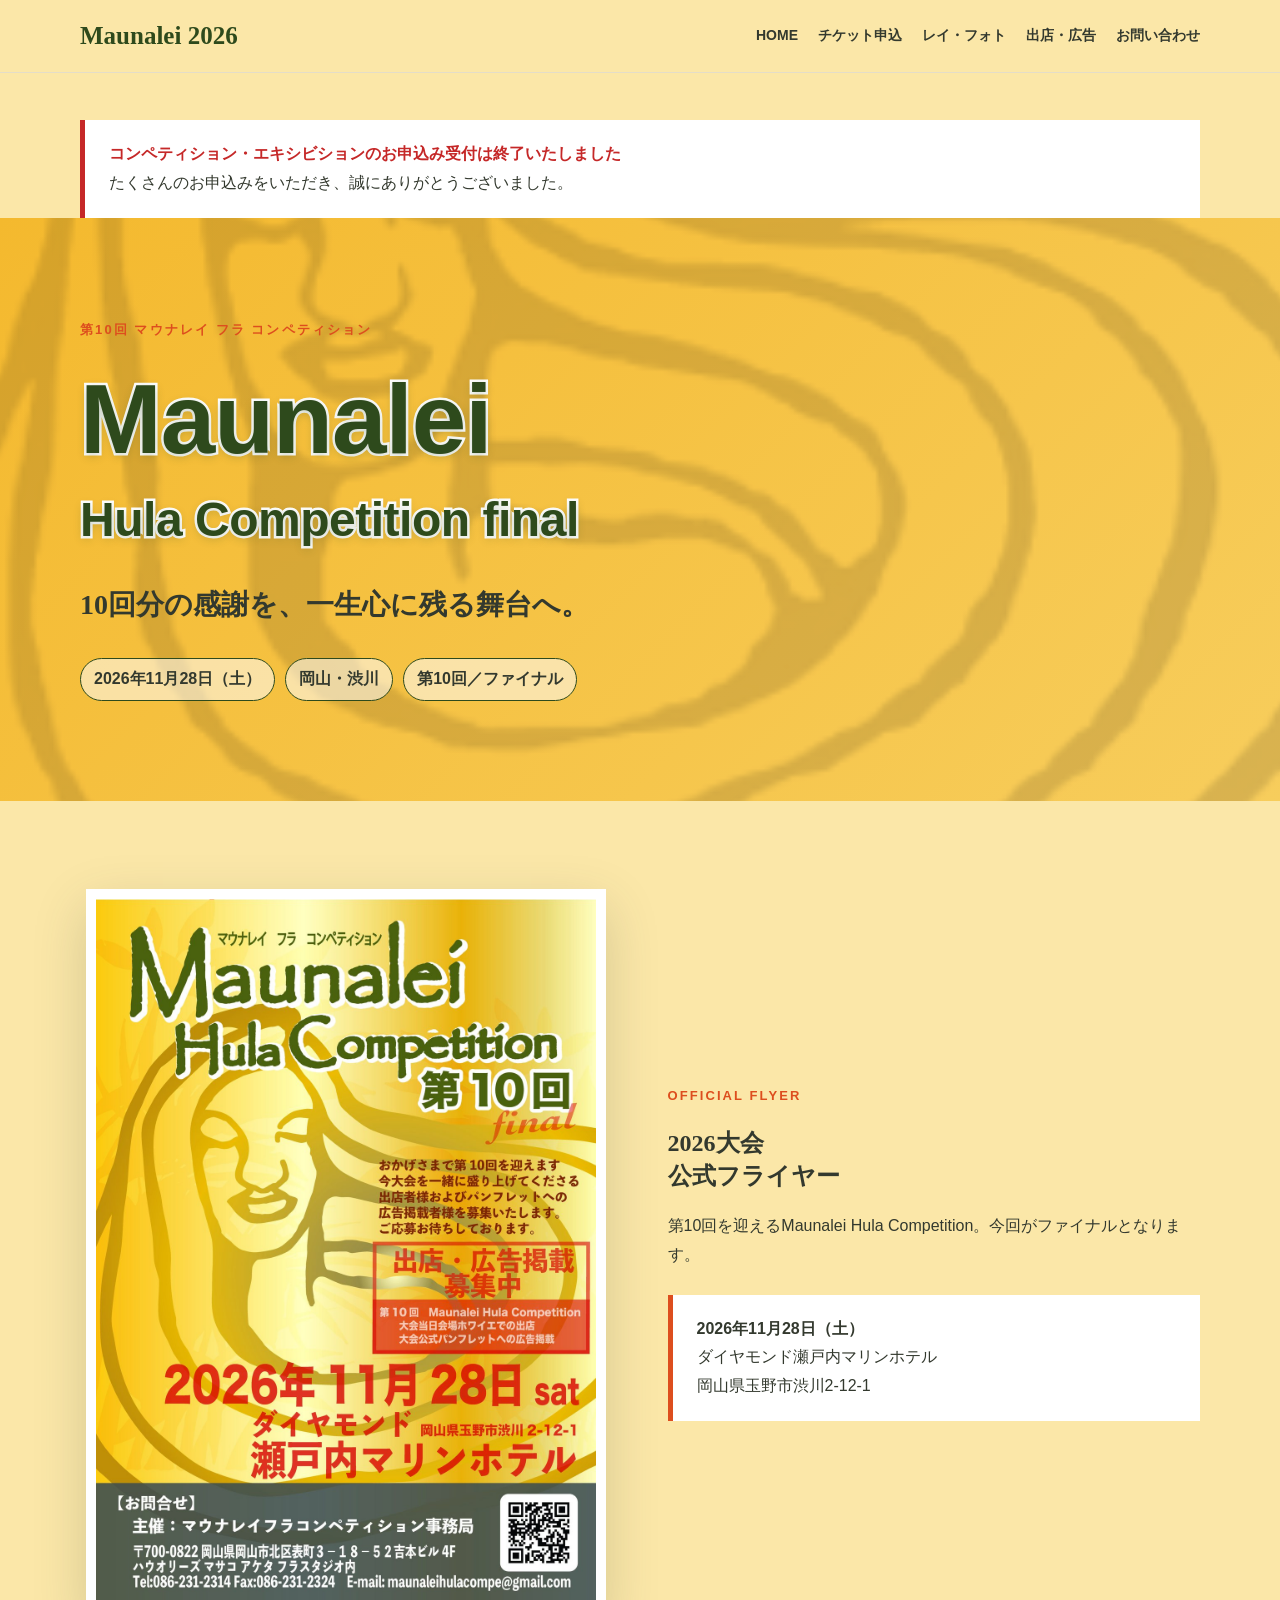
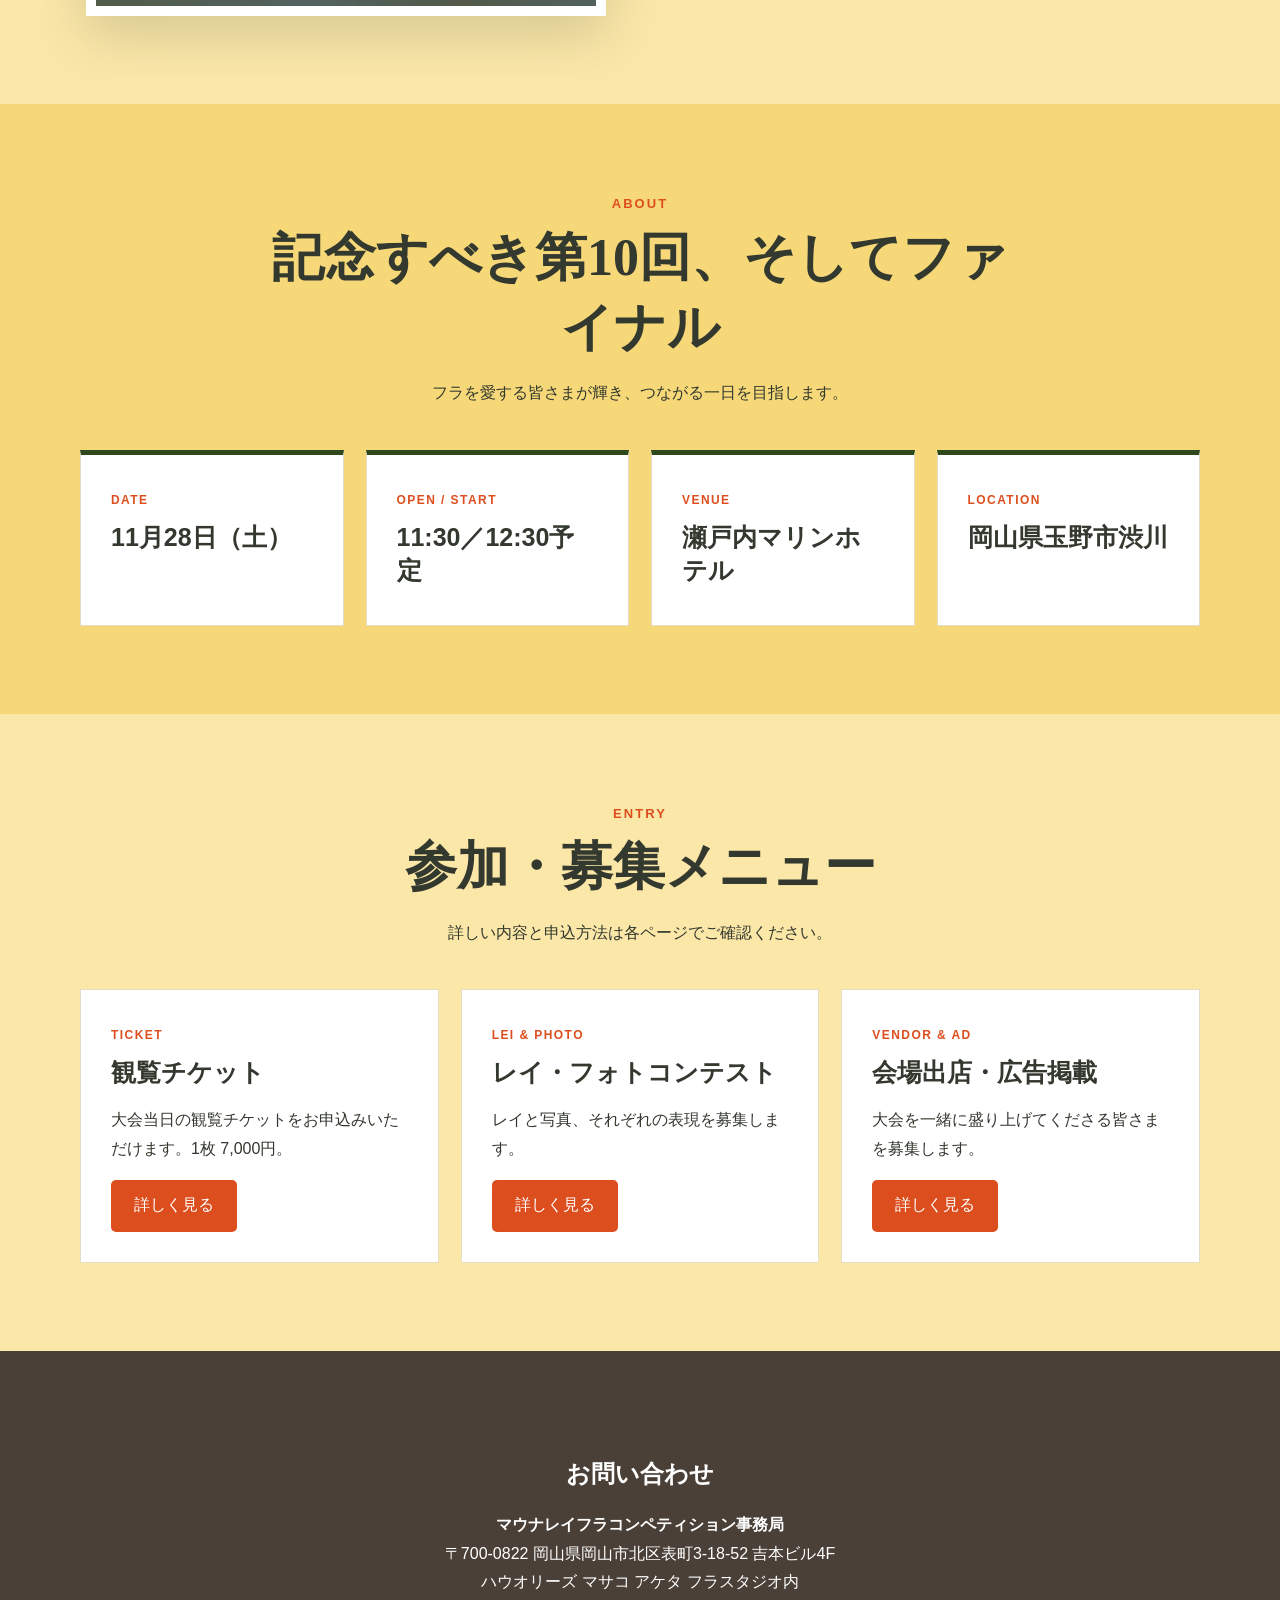
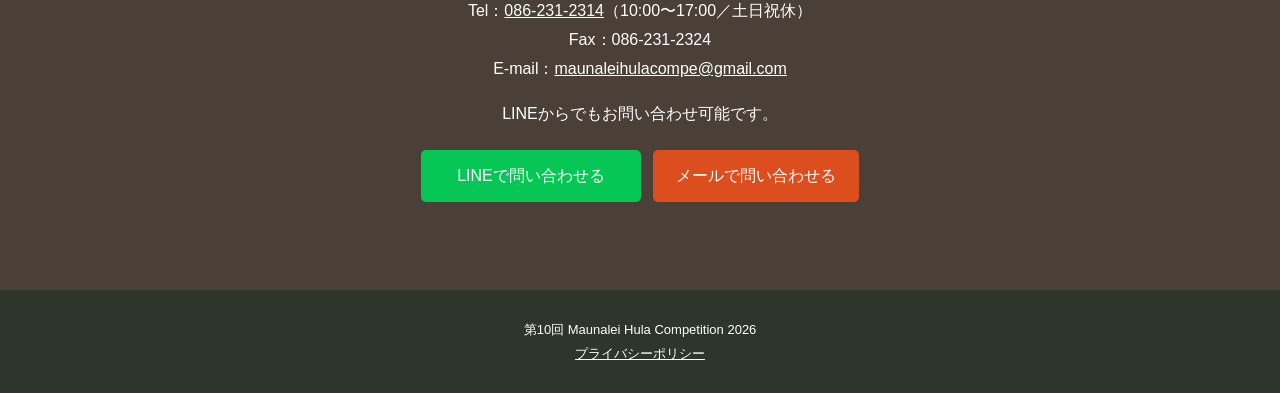
==== commit 777f7ff2: "観覧チケット申込ページを新設し、コンペ・エキシビションページへの導線をチケット申込に切り替え - チケット申込ページ(ticket.html)を新規作成(1枚7,000円+送料500円、枚数に応じて自" ====
--- a/【Web公開用】このフォルダをNetlifyへアップロード/index.html
+++ b/【Web公開用】このフォルダをNetlifyへアップロード/index.html
@@ -1,9 +1,9 @@
 <!doctype html><html lang="ja"><head><meta charset="utf-8"><meta name="viewport" content="width=device-width,initial-scale=1"><meta name="description" content="第10回 Maunalei Hula Competition 2026 公式サイト"><title>Maunalei Hula Competition 2026</title><link rel="canonical" href="https://maunalei2026.netlify.app/"><link rel="icon" href="assets/images/maunalei-illustration.png"><meta property="og:type" content="website"><meta property="og:locale" content="ja_JP"><meta property="og:site_name" content="Maunalei Hula Competition 2026"><meta property="og:title" content="Maunalei Hula Competition 2026"><meta property="og:description" content="第10回 Maunalei Hula Competition 2026 公式サイト。2026年11月28日（土）岡山県玉野市にて開催。"><meta property="og:url" content="https://maunalei2026.netlify.app/"><meta property="og:image" content="https://maunalei2026.netlify.app/assets/images/maunalei-flyer.jpg"><meta name="twitter:card" content="summary_large_image"><script type="application/ld+json">{"@context":"https://schema.org","@type":"Event","name":"第10回 Maunalei Hula Competition 2026","startDate":"2026-11-28T12:30:00+09:00","eventAttendanceMode":"https://schema.org/OfflineEventAttendanceMode","eventStatus":"https://schema.org/EventScheduled","location":{"@type":"Place","name":"ダイヤモンド瀬戸内マリンホテル","address":{"@type":"PostalAddress","streetAddress":"渋川2-12-1","addressLocality":"玉野市","addressRegion":"岡山県","addressCountry":"JP"}},"image":["https://maunalei2026.netlify.app/assets/images/maunalei-flyer.jpg"],"description":"第10回を迎えるMaunalei Hula Competition。今回がファイナルとなります。","offers":{"@type":"Offer","url":"https://maunalei2026.netlify.app/#contact","price":"7000","priceCurrency":"JPY","availability":"https://schema.org/InStock"},"organizer":{"@type":"Organization","name":"マウナレイフラコンペティション事務局","email":"maunaleihulacompe@gmail.com"}}</script><link rel="stylesheet" href="assets/css/style.css"><link rel="stylesheet" href="assets/css/themes.css"><link rel="stylesheet" href="assets/css/home-enhancements.css"></head><body class="theme-home">
-<header class="site-header"><div class="wrap nav"><a class="brand" href="index.html">Maunalei 2026</a><button class="menu-button" aria-expanded="false" aria-label="メニューを開く">メニュー</button><nav class="nav-links" aria-label="メインナビゲーション"><a href="index.html">HOME</a><a href="competition.html">コンペ・エキシ</a><a href="lei-photo.html">レイ・フォト</a><a href="vendor-ad.html">出店・広告</a><a href="#contact">お問い合わせ</a></nav></div></header>
+<header class="site-header"><div class="wrap nav"><a class="brand" href="index.html">Maunalei 2026</a><button class="menu-button" aria-expanded="false" aria-label="メニューを開く">メニュー</button><nav class="nav-links" aria-label="メインナビゲーション"><a href="index.html">HOME</a><a href="ticket.html">チケット申込</a><a href="lei-photo.html">レイ・フォト</a><a href="vendor-ad.html">出店・広告</a><a href="#contact">お問い合わせ</a></nav></div></header>
 <div class="wrap" style="padding:22px 0 0"><div class="notice" style="border-left-color:#c52828"><strong style="color:#c52828">コンペティション・エキシビションのお申込み受付は終了いたしました</strong><br>たくさんのお申込みをいただき、誠にありがとうございました。</div></div>
 <main><section class="hero"><div class="wrap hero-grid"><div><div class="eyebrow">第10回 マウナレイ フラ コンペティション</div><h1>Maunalei<small>Hula Competition final</small></h1><p class="lead">10回分の感謝を、一生心に残る舞台へ。</p><div class="meta"><span class="pill">2026年11月28日（土）</span><span class="pill">岡山・渋川</span><span class="pill">第10回／ファイナル</span></div></div><img class="illustration" src="assets/images/maunalei-illustration.png" alt="マウナレイのイラスト"></div></section>
 <section class="section"><div class="wrap split"><img class="flyer" src="assets/images/maunalei-flyer.jpg" alt="第10回 Maunalei Hula Competition 2026 フライヤー"><div><div class="eyebrow">OFFICIAL FLYER</div><h2>2026大会<br>公式フライヤー</h2><p>第10回を迎えるMaunalei Hula Competition。今回がファイナルとなります。</p><div class="notice"><strong>2026年11月28日（土）</strong><br>ダイヤモンド瀬戸内マリンホテル<br>岡山県玉野市渋川2-12-1</div></div></div></section>
 <section class="section alt"><div class="wrap"><div class="section-head"><div class="eyebrow">ABOUT</div><h2>記念すべき第10回、そしてファイナル</h2><p>フラを愛する皆さまが輝き、つながる一日を目指します。</p></div><div class="grid-4 facts"><div class="card"><span class="tag">DATE</span><h3>11月28日（土）</h3></div><div class="card"><span class="tag">OPEN / START</span><h3>11:30／12:30予定</h3></div><div class="card"><span class="tag">VENUE</span><h3>瀬戸内マリンホテル</h3></div><div class="card"><span class="tag">LOCATION</span><h3>岡山県玉野市渋川</h3></div></div></div></section>
-<section class="section"><div class="wrap"><div class="section-head"><div class="eyebrow">ENTRY</div><h2>参加・募集メニュー</h2><p>詳しい内容と申込方法は各ページでご確認ください。</p></div><div class="grid-3"><article class="card"><span class="tag">COMPETITION｜受付終了</span><h3>コンペティション・エキシビション</h3><p>たくさんのお申込みをいただき、受付を終了いたしました。誠にありがとうございました。</p><a class="button" href="competition.html">詳しく見る</a></article><article class="card"><span class="tag">LEI & PHOTO</span><h3>レイ・フォトコンテスト</h3><p>レイと写真、それぞれの表現を募集します。</p><a class="button" href="lei-photo.html">詳しく見る</a></article><article class="card"><span class="tag">VENDOR & AD</span><h3>会場出店・広告掲載</h3><p>大会を一緒に盛り上げてくださる皆さまを募集します。</p><a class="button" href="vendor-ad.html">詳しく見る</a></article></div></div></section>
+<section class="section"><div class="wrap"><div class="section-head"><div class="eyebrow">ENTRY</div><h2>参加・募集メニュー</h2><p>詳しい内容と申込方法は各ページでご確認ください。</p></div><div class="grid-3"><article class="card"><span class="tag">TICKET</span><h3>観覧チケット</h3><p>大会当日の観覧チケットをお申込みいただけます。1枚 7,000円。</p><a class="button" href="ticket.html">詳しく見る</a></article><article class="card"><span class="tag">LEI & PHOTO</span><h3>レイ・フォトコンテスト</h3><p>レイと写真、それぞれの表現を募集します。</p><a class="button" href="lei-photo.html">詳しく見る</a></article><article class="card"><span class="tag">VENDOR & AD</span><h3>会場出店・広告掲載</h3><p>大会を一緒に盛り上げてくださる皆さまを募集します。</p><a class="button" href="vendor-ad.html">詳しく見る</a></article></div></div></section>
 <section class="section dark contact" id="contact"><div class="wrap"><h2>お問い合わせ</h2><address><strong>マウナレイフラコンペティション事務局</strong><br>〒700-0822 岡山県岡山市北区表町3-18-52 吉本ビル4F<br>ハウオリーズ マサコ アケタ フラスタジオ内<br>Tel：<a href="tel:0862312314">086-231-2314</a>（10:00〜17:00／土日祝休）<br>Fax：086-231-2324<br>E-mail：<a href="mailto:maunaleihulacompe@gmail.com">maunaleihulacompe@gmail.com</a></address><p>LINEからでもお問い合わせ可能です。</p><div class="button-row"><a class="button line line-contact" href="https://lin.ee/UPihFSe" target="_blank" rel="noopener">LINEで問い合わせる</a><a class="button" href="mailto:maunaleihulacompe@gmail.com?subject=Maunalei 2026について">メールで問い合わせる</a></div></div></section></main>
 <footer class="site-footer"><div>第10回 Maunalei Hula Competition 2026</div><a href="privacy.html">プライバシーポリシー</a></footer><script src="assets/js/main.js"></script></body></html>
--- a/【Web公開用】このフォルダをNetlifyへアップロード/assets/css/themes.css
+++ b/【Web公開用】このフォルダをNetlifyへアップロード/assets/css/themes.css
@@ -2,6 +2,7 @@
 body.theme-competition{--theme:#54684A;--theme2:#7C8B6C;--accent:#C17A56;--soft:#EEEEDF}
 body.theme-lei-photo{--theme:#8A6070;--theme2:#B08494;--accent:#C17A56;--soft:#F3EAEC}
 body.theme-vendor{--theme:#3B5860;--theme2:#5C8078;--accent:#C17A56;--soft:#E9F0EE}
+body.theme-ticket{--theme:#8A5E1E;--theme2:#C79A45;--accent:#C17A56;--soft:#F7EDD9}
 body:not(.theme-home) .brand{color:var(--theme)}
 body:not(.theme-home) .menu-button{background:var(--theme)}
 body:not(.theme-home) .page-hero{background:linear-gradient(135deg,var(--theme),var(--theme2))}
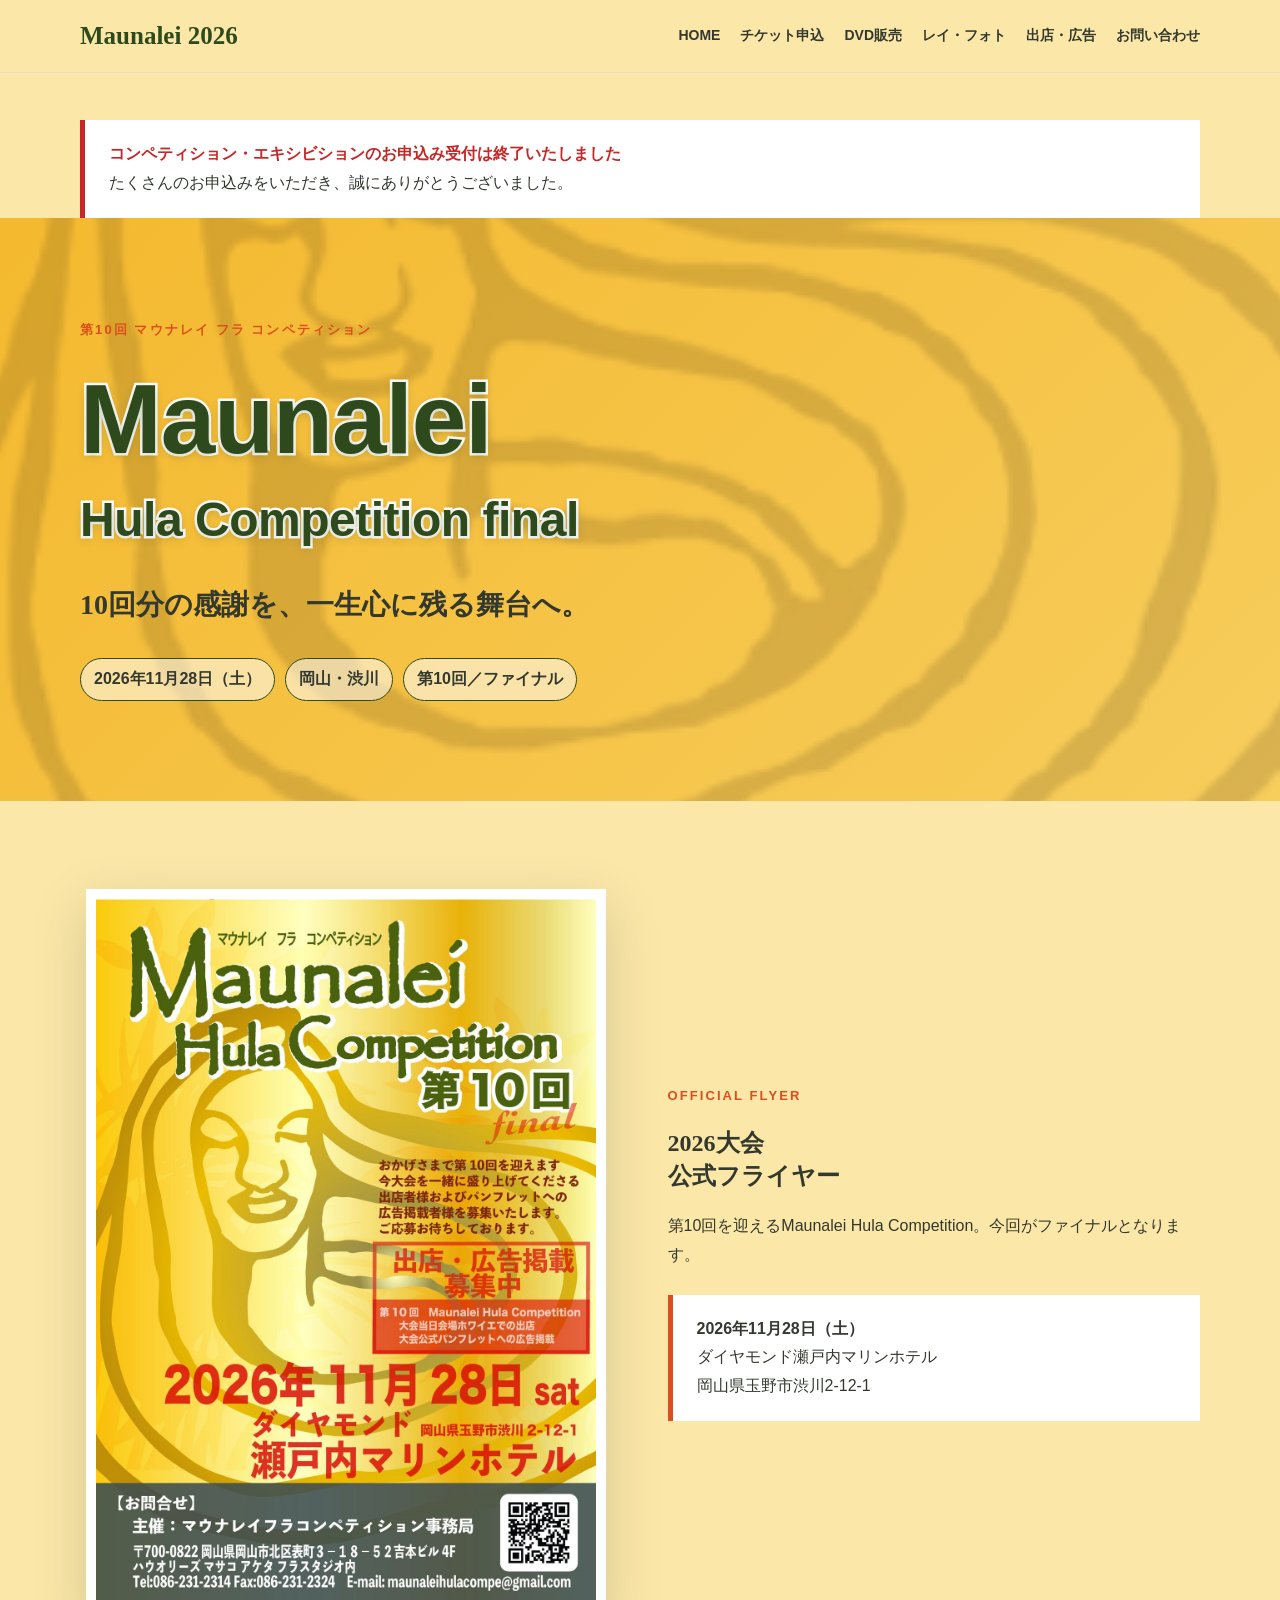
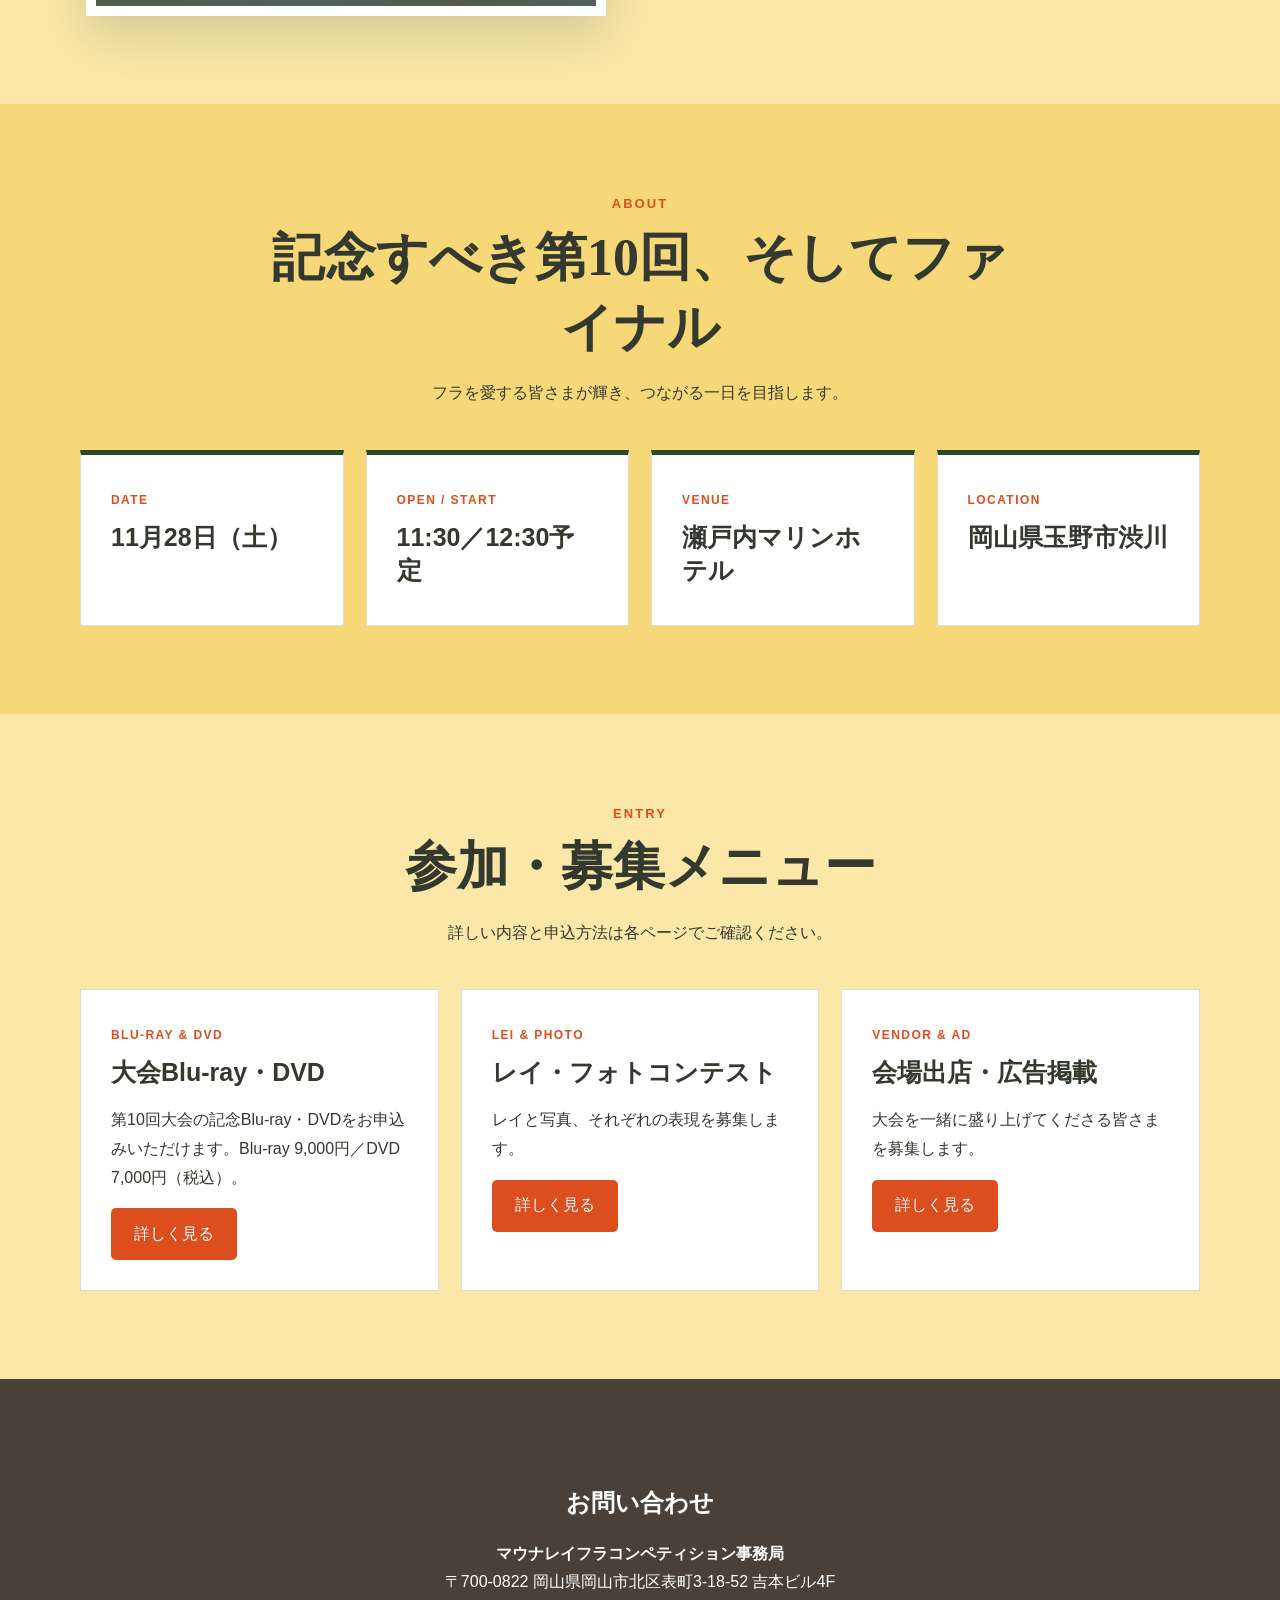
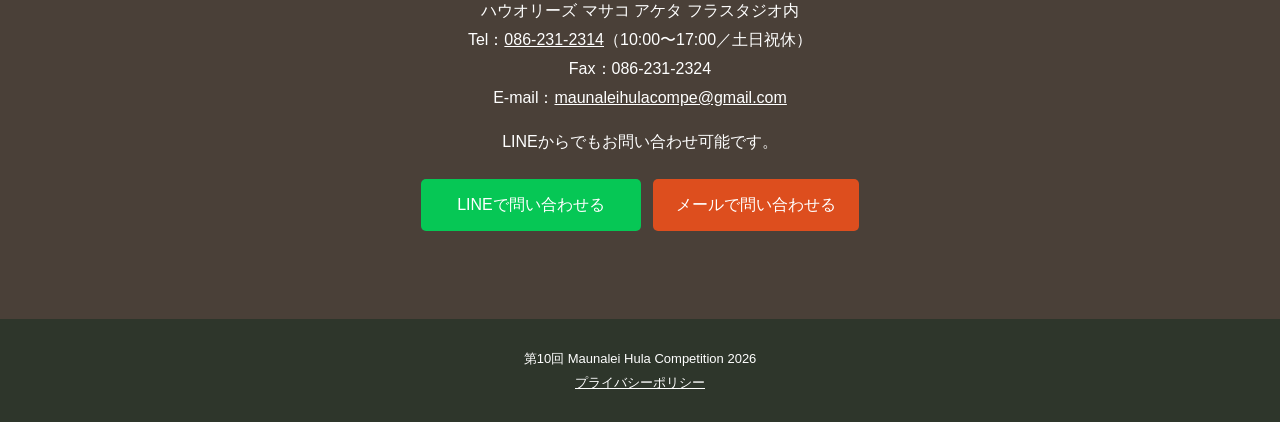
==== commit 77fb7dd5: "大会Blu-ray・DVD申込ページを追加（11/28 0:00公開・12/18 23:59受付終了） Co-Authored-By: Claude Sonnet 5.5 <noreply@anthr" ====
--- a/【Web公開用】このフォルダをNetlifyへアップロード/index.html
+++ b/【Web公開用】このフォルダをNetlifyへアップロード/index.html
@@ -1,9 +1,9 @@
 <!doctype html><html lang="ja"><head><meta charset="utf-8"><meta name="viewport" content="width=device-width,initial-scale=1"><meta name="description" content="第10回 Maunalei Hula Competition 2026 公式サイト"><title>Maunalei Hula Competition 2026</title><link rel="canonical" href="https://maunalei2026.netlify.app/"><link rel="icon" href="assets/images/maunalei-illustration.png"><meta property="og:type" content="website"><meta property="og:locale" content="ja_JP"><meta property="og:site_name" content="Maunalei Hula Competition 2026"><meta property="og:title" content="Maunalei Hula Competition 2026"><meta property="og:description" content="第10回 Maunalei Hula Competition 2026 公式サイト。2026年11月28日（土）岡山県玉野市にて開催。"><meta property="og:url" content="https://maunalei2026.netlify.app/"><meta property="og:image" content="https://maunalei2026.netlify.app/assets/images/maunalei-flyer.jpg"><meta name="twitter:card" content="summary_large_image"><script type="application/ld+json">{"@context":"https://schema.org","@type":"Event","name":"第10回 Maunalei Hula Competition 2026","startDate":"2026-11-28T12:30:00+09:00","eventAttendanceMode":"https://schema.org/OfflineEventAttendanceMode","eventStatus":"https://schema.org/EventScheduled","location":{"@type":"Place","name":"ダイヤモンド瀬戸内マリンホテル","address":{"@type":"PostalAddress","streetAddress":"渋川2-12-1","addressLocality":"玉野市","addressRegion":"岡山県","addressCountry":"JP"}},"image":["https://maunalei2026.netlify.app/assets/images/maunalei-flyer.jpg"],"description":"第10回を迎えるMaunalei Hula Competition。今回がファイナルとなります。","offers":{"@type":"Offer","url":"https://maunalei2026.netlify.app/#contact","price":"7000","priceCurrency":"JPY","availability":"https://schema.org/InStock"},"organizer":{"@type":"Organization","name":"マウナレイフラコンペティション事務局","email":"maunaleihulacompe@gmail.com"}}</script><link rel="stylesheet" href="assets/css/style.css"><link rel="stylesheet" href="assets/css/themes.css"><link rel="stylesheet" href="assets/css/home-enhancements.css"></head><body class="theme-home">
-<header class="site-header"><div class="wrap nav"><a class="brand" href="index.html">Maunalei 2026</a><button class="menu-button" aria-expanded="false" aria-label="メニューを開く">メニュー</button><nav class="nav-links" aria-label="メインナビゲーション"><a href="index.html">HOME</a><a href="ticket.html">チケット申込</a><a href="lei-photo.html">レイ・フォト</a><a href="vendor-ad.html">出店・広告</a><a href="#contact">お問い合わせ</a></nav></div></header>
+<header class="site-header"><div class="wrap nav"><a class="brand" href="index.html">Maunalei 2026</a><button class="menu-button" aria-expanded="false" aria-label="メニューを開く">メニュー</button><nav class="nav-links" aria-label="メインナビゲーション"><a href="index.html">HOME</a><a href="ticket.html">チケット申込</a><a href="dvd.html" data-open-from="2026-11-28T00:00:00+09:00" style="display:none">DVD販売</a><a href="lei-photo.html">レイ・フォト</a><a href="vendor-ad.html">出店・広告</a><a href="#contact">お問い合わせ</a></nav></div></header>
 <div class="wrap" style="padding:22px 0 0"><div class="notice" style="border-left-color:#c52828"><strong style="color:#c52828">コンペティション・エキシビションのお申込み受付は終了いたしました</strong><br>たくさんのお申込みをいただき、誠にありがとうございました。</div></div>
 <main><section class="hero"><div class="wrap hero-grid"><div><div class="eyebrow">第10回 マウナレイ フラ コンペティション</div><h1>Maunalei<small>Hula Competition final</small></h1><p class="lead">10回分の感謝を、一生心に残る舞台へ。</p><div class="meta"><span class="pill">2026年11月28日（土）</span><span class="pill">岡山・渋川</span><span class="pill">第10回／ファイナル</span></div></div><img class="illustration" src="assets/images/maunalei-illustration.png" alt="マウナレイのイラスト"></div></section>
 <section class="section"><div class="wrap split"><img class="flyer" src="assets/images/maunalei-flyer.jpg" alt="第10回 Maunalei Hula Competition 2026 フライヤー"><div><div class="eyebrow">OFFICIAL FLYER</div><h2>2026大会<br>公式フライヤー</h2><p>第10回を迎えるMaunalei Hula Competition。今回がファイナルとなります。</p><div class="notice"><strong>2026年11月28日（土）</strong><br>ダイヤモンド瀬戸内マリンホテル<br>岡山県玉野市渋川2-12-1</div></div></div></section>
 <section class="section alt"><div class="wrap"><div class="section-head"><div class="eyebrow">ABOUT</div><h2>記念すべき第10回、そしてファイナル</h2><p>フラを愛する皆さまが輝き、つながる一日を目指します。</p></div><div class="grid-4 facts"><div class="card"><span class="tag">DATE</span><h3>11月28日（土）</h3></div><div class="card"><span class="tag">OPEN / START</span><h3>11:30／12:30予定</h3></div><div class="card"><span class="tag">VENUE</span><h3>瀬戸内マリンホテル</h3></div><div class="card"><span class="tag">LOCATION</span><h3>岡山県玉野市渋川</h3></div></div></div></section>
-<section class="section"><div class="wrap"><div class="section-head"><div class="eyebrow">ENTRY</div><h2>参加・募集メニュー</h2><p>詳しい内容と申込方法は各ページでご確認ください。</p></div><div class="grid-3"><article class="card"><span class="tag">TICKET</span><h3>観覧チケット</h3><p>大会当日の観覧チケットをお申込みいただけます。1枚 7,000円。</p><a class="button" href="ticket.html">詳しく見る</a></article><article class="card"><span class="tag">LEI & PHOTO</span><h3>レイ・フォトコンテスト</h3><p>レイと写真、それぞれの表現を募集します。</p><a class="button" href="lei-photo.html">詳しく見る</a></article><article class="card"><span class="tag">VENDOR & AD</span><h3>会場出店・広告掲載</h3><p>大会を一緒に盛り上げてくださる皆さまを募集します。</p><a class="button" href="vendor-ad.html">詳しく見る</a></article></div></div></section>
+<section class="section"><div class="wrap"><div class="section-head"><div class="eyebrow">ENTRY</div><h2>参加・募集メニュー</h2><p>詳しい内容と申込方法は各ページでご確認ください。</p></div><div class="grid-3"><article class="card" data-close-from="2026-11-28T00:00:00+09:00"><span class="tag">TICKET</span><h3>観覧チケット</h3><p>大会当日の観覧チケットをお申込みいただけます。1枚 7,000円。</p><a class="button" href="ticket.html">詳しく見る</a></article><article class="card" data-open-from="2026-11-28T00:00:00+09:00" style="display:none"><span class="tag">BLU-RAY & DVD</span><h3>大会Blu-ray・DVD</h3><p>第10回大会の記念Blu-ray・DVDをお申込みいただけます。Blu-ray 9,000円／DVD 7,000円（税込）。</p><a class="button" href="dvd.html">詳しく見る</a></article><article class="card"><span class="tag">LEI & PHOTO</span><h3>レイ・フォトコンテスト</h3><p>レイと写真、それぞれの表現を募集します。</p><a class="button" href="lei-photo.html">詳しく見る</a></article><article class="card"><span class="tag">VENDOR & AD</span><h3>会場出店・広告掲載</h3><p>大会を一緒に盛り上げてくださる皆さまを募集します。</p><a class="button" href="vendor-ad.html">詳しく見る</a></article></div></div></section>
 <section class="section dark contact" id="contact"><div class="wrap"><h2>お問い合わせ</h2><address><strong>マウナレイフラコンペティション事務局</strong><br>〒700-0822 岡山県岡山市北区表町3-18-52 吉本ビル4F<br>ハウオリーズ マサコ アケタ フラスタジオ内<br>Tel：<a href="tel:0862312314">086-231-2314</a>（10:00〜17:00／土日祝休）<br>Fax：086-231-2324<br>E-mail：<a href="mailto:maunaleihulacompe@gmail.com">maunaleihulacompe@gmail.com</a></address><p>LINEからでもお問い合わせ可能です。</p><div class="button-row"><a class="button line line-contact" href="https://lin.ee/UPihFSe" target="_blank" rel="noopener">LINEで問い合わせる</a><a class="button" href="mailto:maunaleihulacompe@gmail.com?subject=Maunalei 2026について">メールで問い合わせる</a></div></div></section></main>
 <footer class="site-footer"><div>第10回 Maunalei Hula Competition 2026</div><a href="privacy.html">プライバシーポリシー</a></footer><script src="assets/js/main.js"></script></body></html>
--- a/【Web公開用】このフォルダをNetlifyへアップロード/assets/css/themes.css
+++ b/【Web公開用】このフォルダをNetlifyへアップロード/assets/css/themes.css
@@ -3,6 +3,7 @@
 body.theme-lei-photo{--theme:#8A6070;--theme2:#B08494;--accent:#C17A56;--soft:#F3EAEC}
 body.theme-vendor{--theme:#3B5860;--theme2:#5C8078;--accent:#C17A56;--soft:#E9F0EE}
 body.theme-ticket{--theme:#8A5E1E;--theme2:#C79A45;--accent:#C17A56;--soft:#F7EDD9}
+body.theme-dvd{--theme:#46597A;--theme2:#7C8FB5;--accent:#C17A56;--soft:#EDF0F7}
 body:not(.theme-home) .brand{color:var(--theme)}
 body:not(.theme-home) .menu-button{background:var(--theme)}
 body:not(.theme-home) .page-hero{background:linear-gradient(135deg,var(--theme),var(--theme2))}
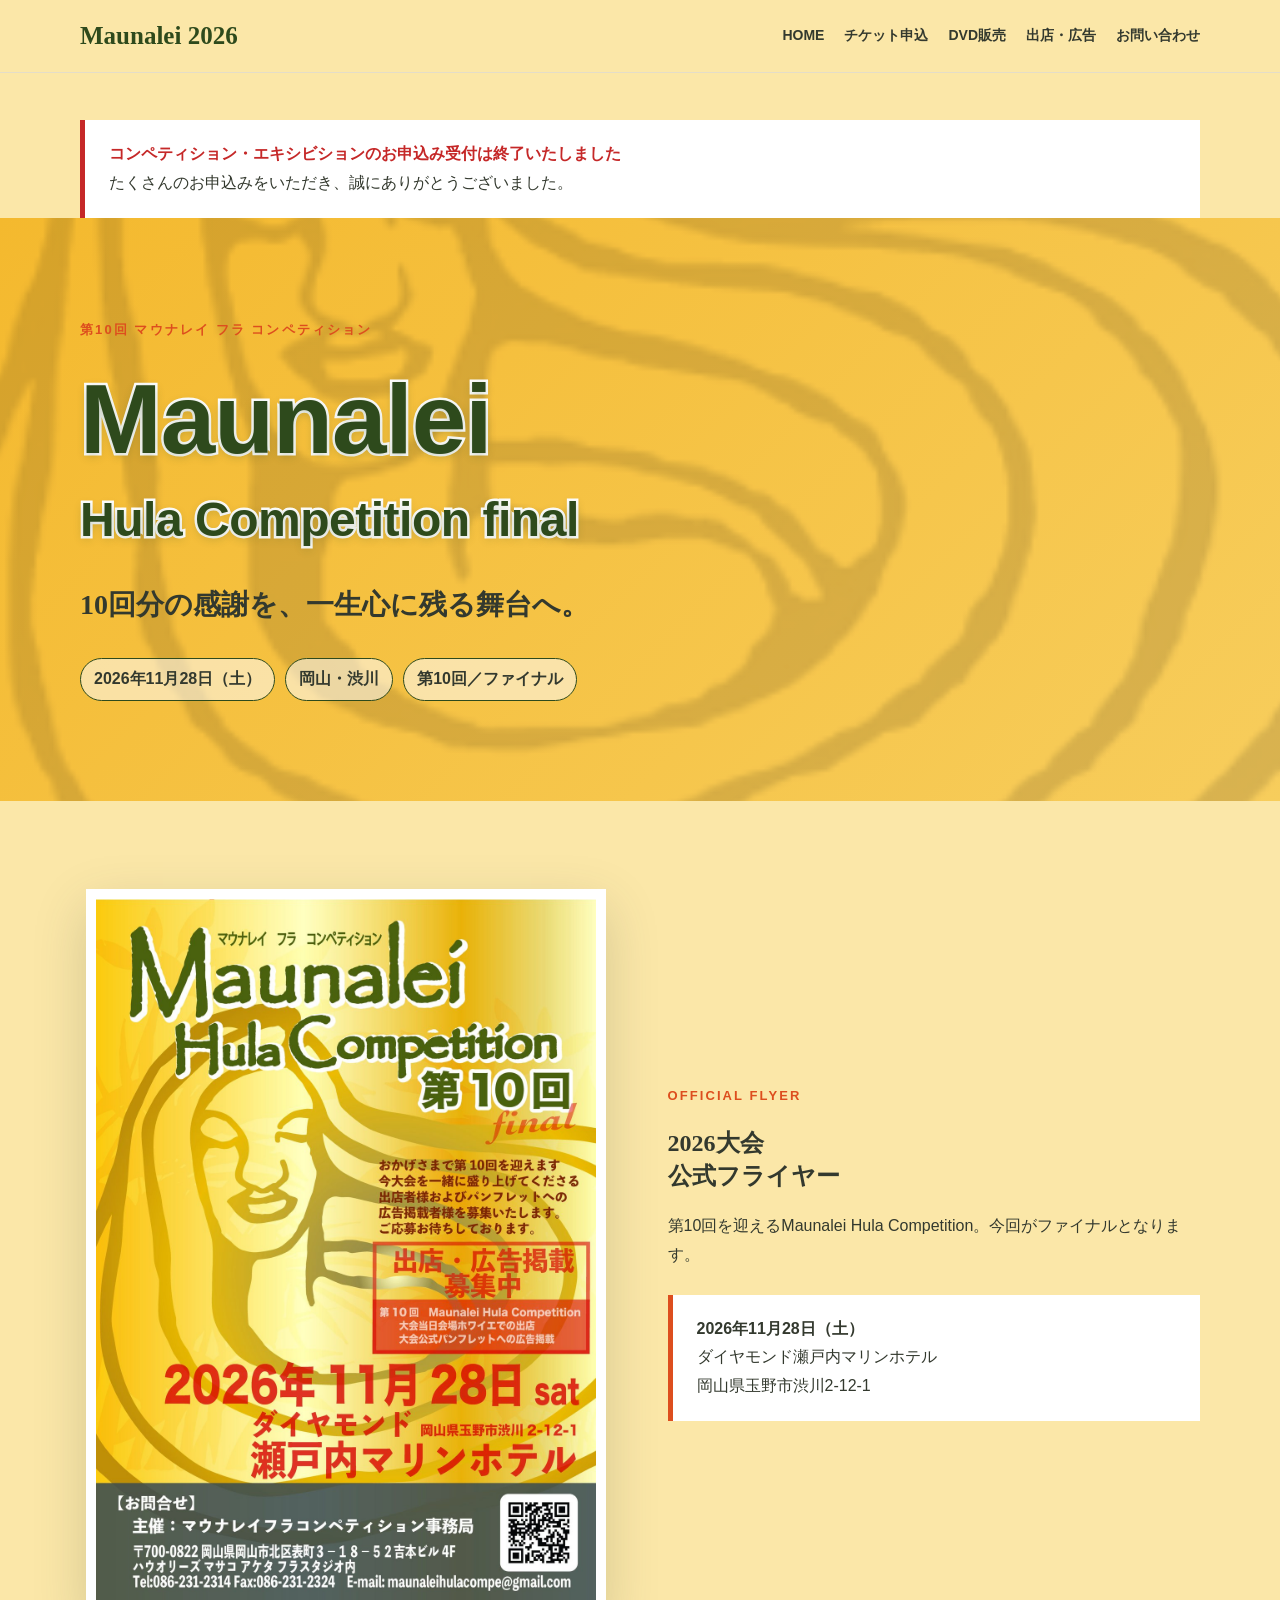
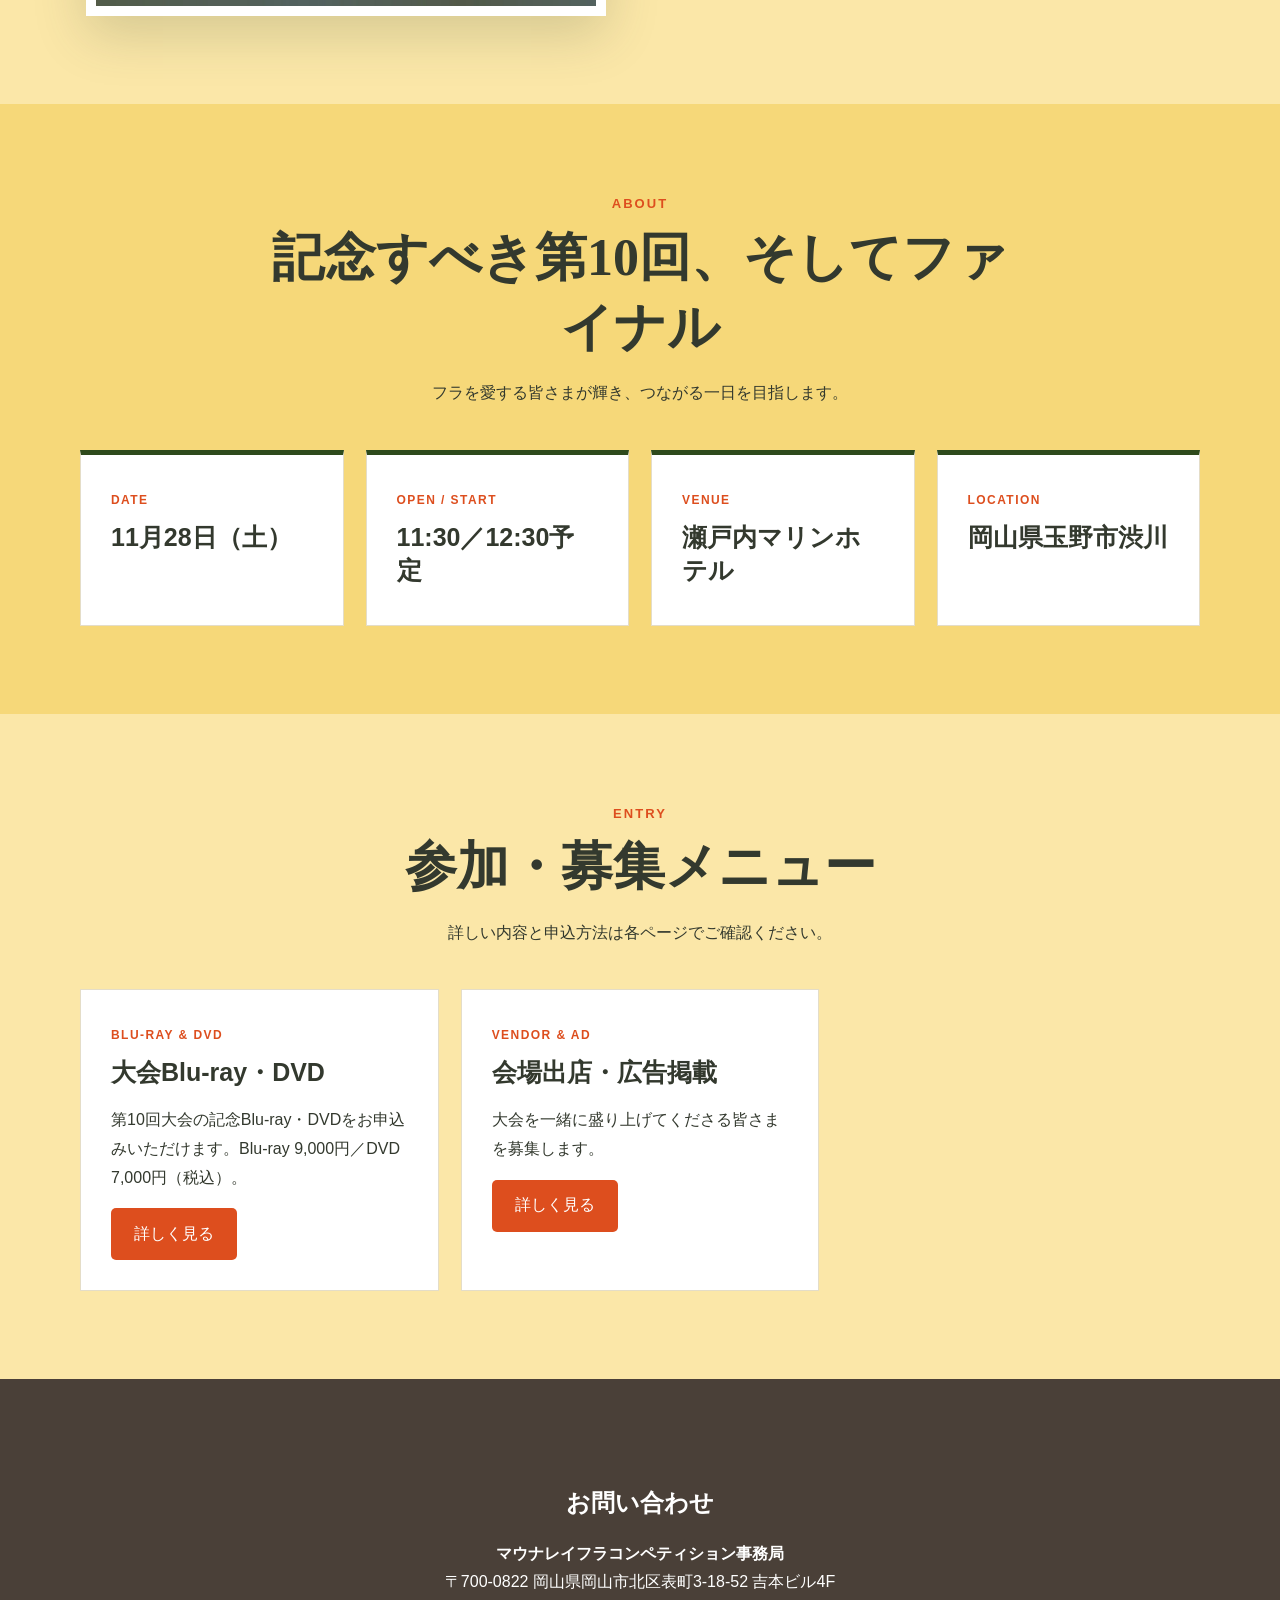
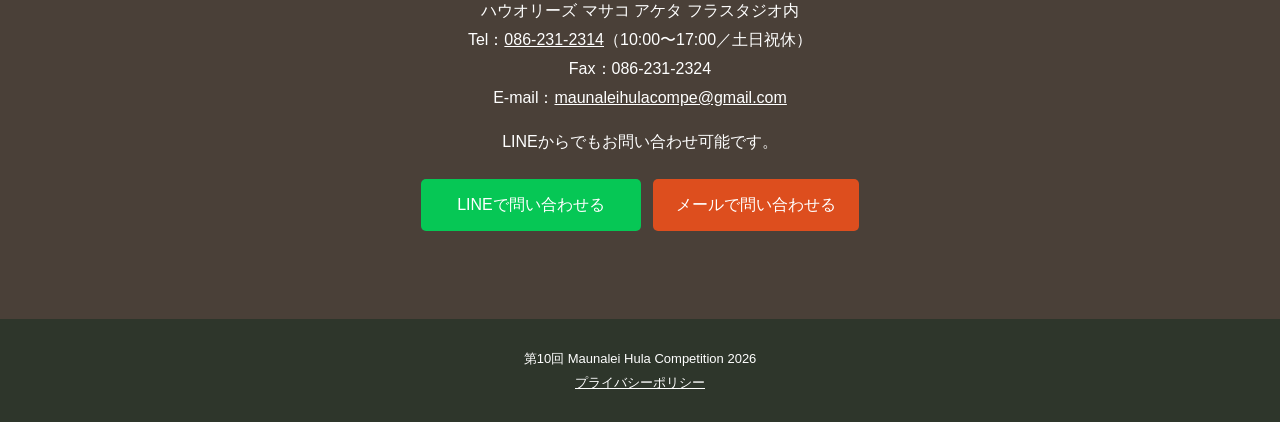
==== commit 34feb6ca: "レイ・フォトコンテストのページを削除し、DVD・Blu-ray申込ページを即時公開 Co-Authored-By: Claude Sonnet 5.5 <noreply@anthropic.com>" ====
--- a/【Web公開用】このフォルダをNetlifyへアップロード/index.html
+++ b/【Web公開用】このフォルダをNetlifyへアップロード/index.html
@@ -1,9 +1,9 @@
 <!doctype html><html lang="ja"><head><meta charset="utf-8"><meta name="viewport" content="width=device-width,initial-scale=1"><meta name="description" content="第10回 Maunalei Hula Competition 2026 公式サイト"><title>Maunalei Hula Competition 2026</title><link rel="canonical" href="https://maunalei2026.netlify.app/"><link rel="icon" href="assets/images/maunalei-illustration.png"><meta property="og:type" content="website"><meta property="og:locale" content="ja_JP"><meta property="og:site_name" content="Maunalei Hula Competition 2026"><meta property="og:title" content="Maunalei Hula Competition 2026"><meta property="og:description" content="第10回 Maunalei Hula Competition 2026 公式サイト。2026年11月28日（土）岡山県玉野市にて開催。"><meta property="og:url" content="https://maunalei2026.netlify.app/"><meta property="og:image" content="https://maunalei2026.netlify.app/assets/images/maunalei-flyer.jpg"><meta name="twitter:card" content="summary_large_image"><script type="application/ld+json">{"@context":"https://schema.org","@type":"Event","name":"第10回 Maunalei Hula Competition 2026","startDate":"2026-11-28T12:30:00+09:00","eventAttendanceMode":"https://schema.org/OfflineEventAttendanceMode","eventStatus":"https://schema.org/EventScheduled","location":{"@type":"Place","name":"ダイヤモンド瀬戸内マリンホテル","address":{"@type":"PostalAddress","streetAddress":"渋川2-12-1","addressLocality":"玉野市","addressRegion":"岡山県","addressCountry":"JP"}},"image":["https://maunalei2026.netlify.app/assets/images/maunalei-flyer.jpg"],"description":"第10回を迎えるMaunalei Hula Competition。今回がファイナルとなります。","offers":{"@type":"Offer","url":"https://maunalei2026.netlify.app/#contact","price":"7000","priceCurrency":"JPY","availability":"https://schema.org/InStock"},"organizer":{"@type":"Organization","name":"マウナレイフラコンペティション事務局","email":"maunaleihulacompe@gmail.com"}}</script><link rel="stylesheet" href="assets/css/style.css"><link rel="stylesheet" href="assets/css/themes.css"><link rel="stylesheet" href="assets/css/home-enhancements.css"></head><body class="theme-home">
-<header class="site-header"><div class="wrap nav"><a class="brand" href="index.html">Maunalei 2026</a><button class="menu-button" aria-expanded="false" aria-label="メニューを開く">メニュー</button><nav class="nav-links" aria-label="メインナビゲーション"><a href="index.html">HOME</a><a href="ticket.html">チケット申込</a><a href="dvd.html" data-open-from="2026-11-28T00:00:00+09:00" style="display:none">DVD販売</a><a href="lei-photo.html">レイ・フォト</a><a href="vendor-ad.html">出店・広告</a><a href="#contact">お問い合わせ</a></nav></div></header>
+<header class="site-header"><div class="wrap nav"><a class="brand" href="index.html">Maunalei 2026</a><button class="menu-button" aria-expanded="false" aria-label="メニューを開く">メニュー</button><nav class="nav-links" aria-label="メインナビゲーション"><a href="index.html">HOME</a><a href="ticket.html">チケット申込</a><a href="dvd.html">DVD販売</a><a href="vendor-ad.html">出店・広告</a><a href="#contact">お問い合わせ</a></nav></div></header>
 <div class="wrap" style="padding:22px 0 0"><div class="notice" style="border-left-color:#c52828"><strong style="color:#c52828">コンペティション・エキシビションのお申込み受付は終了いたしました</strong><br>たくさんのお申込みをいただき、誠にありがとうございました。</div></div>
 <main><section class="hero"><div class="wrap hero-grid"><div><div class="eyebrow">第10回 マウナレイ フラ コンペティション</div><h1>Maunalei<small>Hula Competition final</small></h1><p class="lead">10回分の感謝を、一生心に残る舞台へ。</p><div class="meta"><span class="pill">2026年11月28日（土）</span><span class="pill">岡山・渋川</span><span class="pill">第10回／ファイナル</span></div></div><img class="illustration" src="assets/images/maunalei-illustration.png" alt="マウナレイのイラスト"></div></section>
 <section class="section"><div class="wrap split"><img class="flyer" src="assets/images/maunalei-flyer.jpg" alt="第10回 Maunalei Hula Competition 2026 フライヤー"><div><div class="eyebrow">OFFICIAL FLYER</div><h2>2026大会<br>公式フライヤー</h2><p>第10回を迎えるMaunalei Hula Competition。今回がファイナルとなります。</p><div class="notice"><strong>2026年11月28日（土）</strong><br>ダイヤモンド瀬戸内マリンホテル<br>岡山県玉野市渋川2-12-1</div></div></div></section>
 <section class="section alt"><div class="wrap"><div class="section-head"><div class="eyebrow">ABOUT</div><h2>記念すべき第10回、そしてファイナル</h2><p>フラを愛する皆さまが輝き、つながる一日を目指します。</p></div><div class="grid-4 facts"><div class="card"><span class="tag">DATE</span><h3>11月28日（土）</h3></div><div class="card"><span class="tag">OPEN / START</span><h3>11:30／12:30予定</h3></div><div class="card"><span class="tag">VENUE</span><h3>瀬戸内マリンホテル</h3></div><div class="card"><span class="tag">LOCATION</span><h3>岡山県玉野市渋川</h3></div></div></div></section>
-<section class="section"><div class="wrap"><div class="section-head"><div class="eyebrow">ENTRY</div><h2>参加・募集メニュー</h2><p>詳しい内容と申込方法は各ページでご確認ください。</p></div><div class="grid-3"><article class="card" data-close-from="2026-11-28T00:00:00+09:00"><span class="tag">TICKET</span><h3>観覧チケット</h3><p>大会当日の観覧チケットをお申込みいただけます。1枚 7,000円。</p><a class="button" href="ticket.html">詳しく見る</a></article><article class="card" data-open-from="2026-11-28T00:00:00+09:00" style="display:none"><span class="tag">BLU-RAY & DVD</span><h3>大会Blu-ray・DVD</h3><p>第10回大会の記念Blu-ray・DVDをお申込みいただけます。Blu-ray 9,000円／DVD 7,000円（税込）。</p><a class="button" href="dvd.html">詳しく見る</a></article><article class="card"><span class="tag">LEI & PHOTO</span><h3>レイ・フォトコンテスト</h3><p>レイと写真、それぞれの表現を募集します。</p><a class="button" href="lei-photo.html">詳しく見る</a></article><article class="card"><span class="tag">VENDOR & AD</span><h3>会場出店・広告掲載</h3><p>大会を一緒に盛り上げてくださる皆さまを募集します。</p><a class="button" href="vendor-ad.html">詳しく見る</a></article></div></div></section>
+<section class="section"><div class="wrap"><div class="section-head"><div class="eyebrow">ENTRY</div><h2>参加・募集メニュー</h2><p>詳しい内容と申込方法は各ページでご確認ください。</p></div><div class="grid-3"><article class="card" data-close-from="2026-11-28T00:00:00+09:00"><span class="tag">TICKET</span><h3>観覧チケット</h3><p>大会当日の観覧チケットをお申込みいただけます。1枚 7,000円。</p><a class="button" href="ticket.html">詳しく見る</a></article><article class="card"><span class="tag">BLU-RAY & DVD</span><h3>大会Blu-ray・DVD</h3><p>第10回大会の記念Blu-ray・DVDをお申込みいただけます。Blu-ray 9,000円／DVD 7,000円（税込）。</p><a class="button" href="dvd.html">詳しく見る</a></article><article class="card"><span class="tag">VENDOR & AD</span><h3>会場出店・広告掲載</h3><p>大会を一緒に盛り上げてくださる皆さまを募集します。</p><a class="button" href="vendor-ad.html">詳しく見る</a></article></div></div></section>
 <section class="section dark contact" id="contact"><div class="wrap"><h2>お問い合わせ</h2><address><strong>マウナレイフラコンペティション事務局</strong><br>〒700-0822 岡山県岡山市北区表町3-18-52 吉本ビル4F<br>ハウオリーズ マサコ アケタ フラスタジオ内<br>Tel：<a href="tel:0862312314">086-231-2314</a>（10:00〜17:00／土日祝休）<br>Fax：086-231-2324<br>E-mail：<a href="mailto:maunaleihulacompe@gmail.com">maunaleihulacompe@gmail.com</a></address><p>LINEからでもお問い合わせ可能です。</p><div class="button-row"><a class="button line line-contact" href="https://lin.ee/UPihFSe" target="_blank" rel="noopener">LINEで問い合わせる</a><a class="button" href="mailto:maunaleihulacompe@gmail.com?subject=Maunalei 2026について">メールで問い合わせる</a></div></div></section></main>
 <footer class="site-footer"><div>第10回 Maunalei Hula Competition 2026</div><a href="privacy.html">プライバシーポリシー</a></footer><script src="assets/js/main.js"></script></body></html>
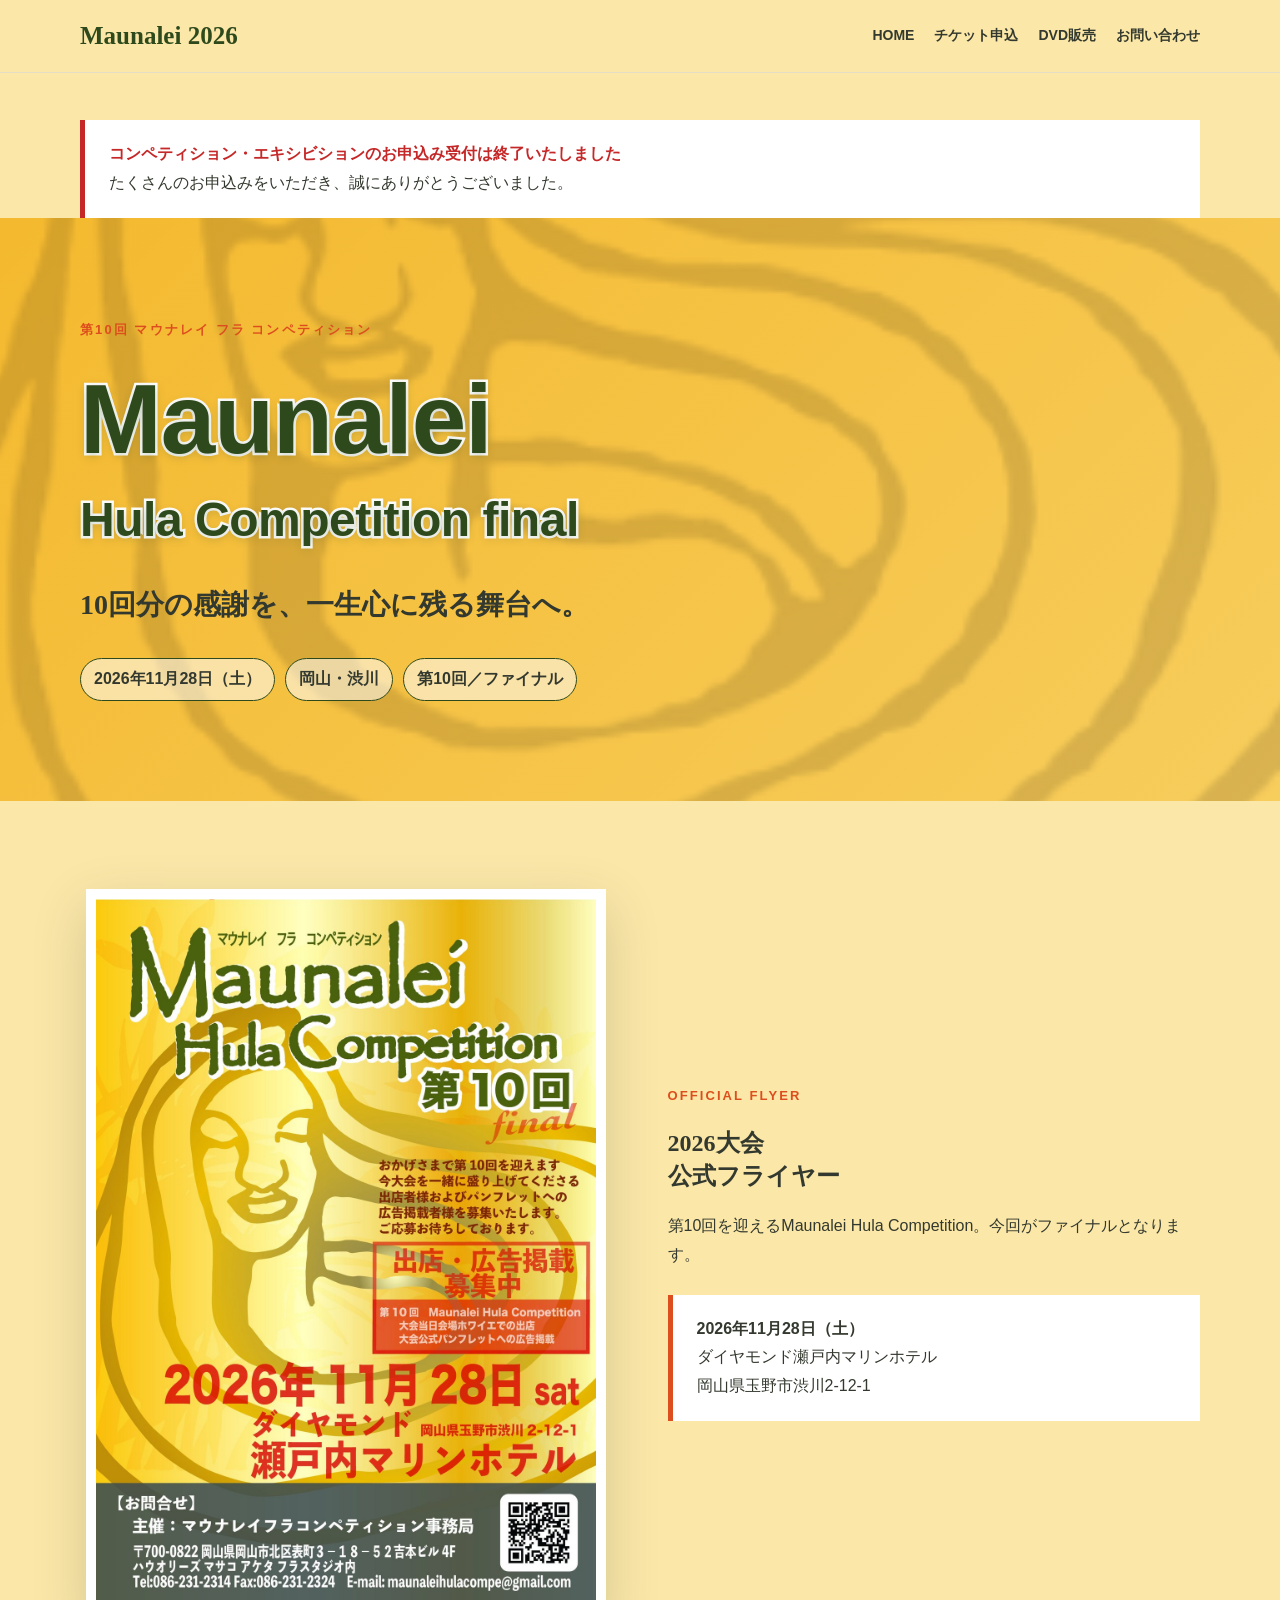
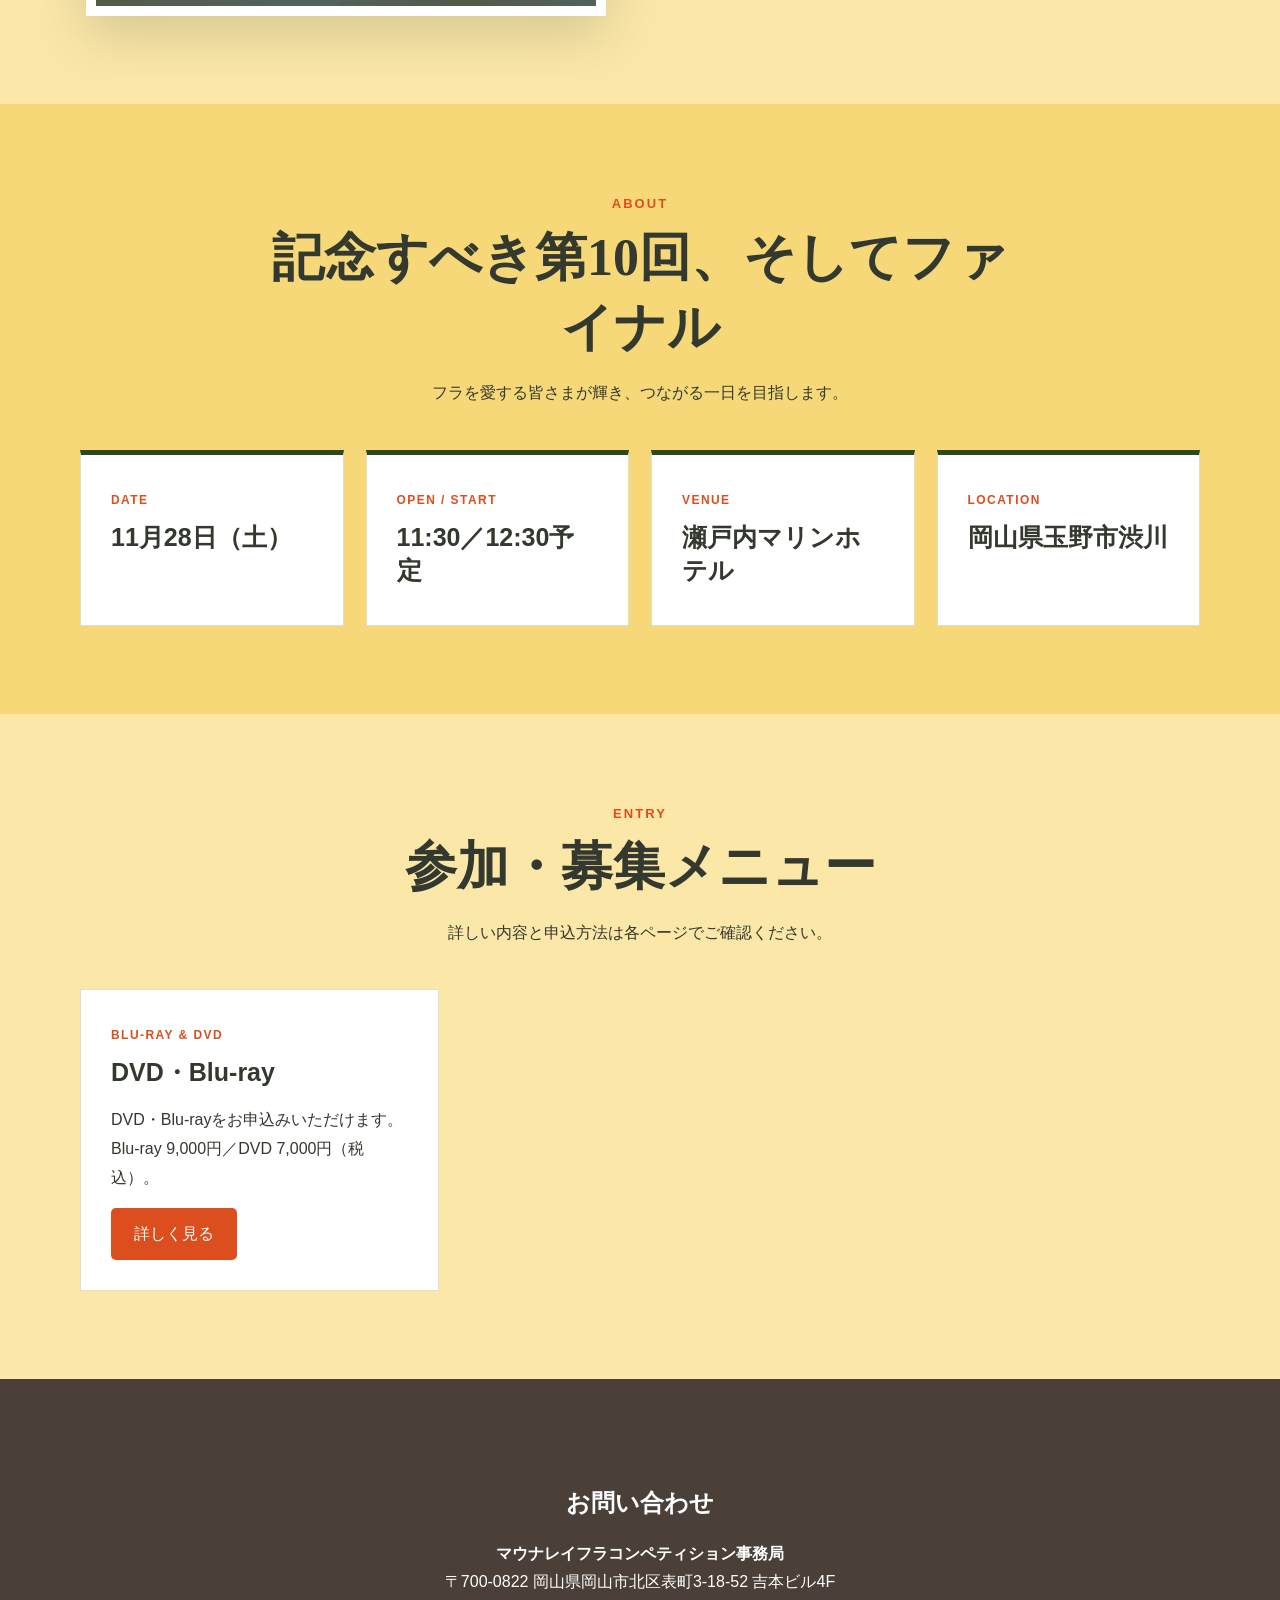
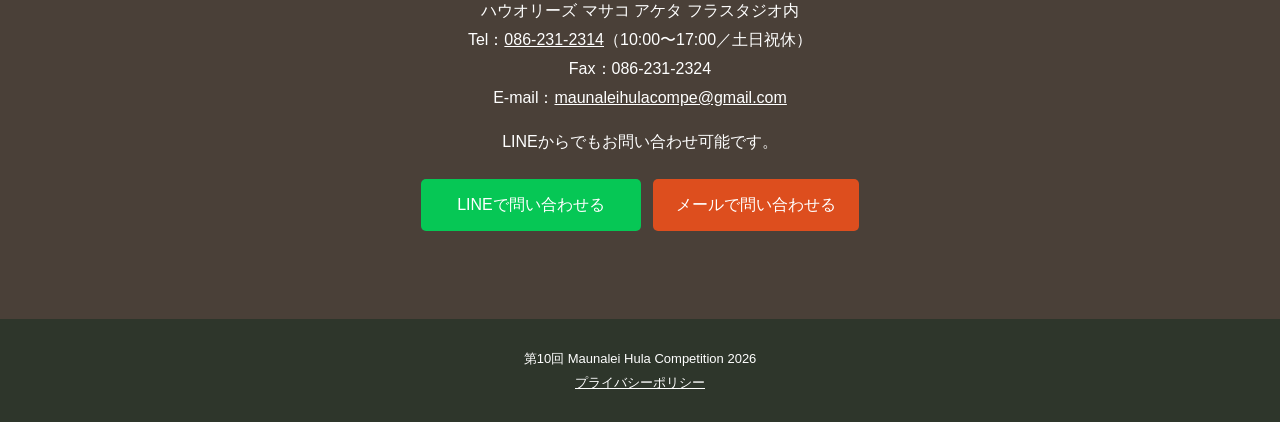
==== commit 0388b5c3: "出店・広告ページを削除、DVD・Blu-ray申込の数量欄を小さくし表記から「大会」を外す Co-Authored-By: Claude Sonnet 5.5 <noreply@anthropic.c" ====
--- a/【Web公開用】このフォルダをNetlifyへアップロード/index.html
+++ b/【Web公開用】このフォルダをNetlifyへアップロード/index.html
@@ -1,9 +1,9 @@
 <!doctype html><html lang="ja"><head><meta charset="utf-8"><meta name="viewport" content="width=device-width,initial-scale=1"><meta name="description" content="第10回 Maunalei Hula Competition 2026 公式サイト"><title>Maunalei Hula Competition 2026</title><link rel="canonical" href="https://maunalei2026.netlify.app/"><link rel="icon" href="assets/images/maunalei-illustration.png"><meta property="og:type" content="website"><meta property="og:locale" content="ja_JP"><meta property="og:site_name" content="Maunalei Hula Competition 2026"><meta property="og:title" content="Maunalei Hula Competition 2026"><meta property="og:description" content="第10回 Maunalei Hula Competition 2026 公式サイト。2026年11月28日（土）岡山県玉野市にて開催。"><meta property="og:url" content="https://maunalei2026.netlify.app/"><meta property="og:image" content="https://maunalei2026.netlify.app/assets/images/maunalei-flyer.jpg"><meta name="twitter:card" content="summary_large_image"><script type="application/ld+json">{"@context":"https://schema.org","@type":"Event","name":"第10回 Maunalei Hula Competition 2026","startDate":"2026-11-28T12:30:00+09:00","eventAttendanceMode":"https://schema.org/OfflineEventAttendanceMode","eventStatus":"https://schema.org/EventScheduled","location":{"@type":"Place","name":"ダイヤモンド瀬戸内マリンホテル","address":{"@type":"PostalAddress","streetAddress":"渋川2-12-1","addressLocality":"玉野市","addressRegion":"岡山県","addressCountry":"JP"}},"image":["https://maunalei2026.netlify.app/assets/images/maunalei-flyer.jpg"],"description":"第10回を迎えるMaunalei Hula Competition。今回がファイナルとなります。","offers":{"@type":"Offer","url":"https://maunalei2026.netlify.app/#contact","price":"7000","priceCurrency":"JPY","availability":"https://schema.org/InStock"},"organizer":{"@type":"Organization","name":"マウナレイフラコンペティション事務局","email":"maunaleihulacompe@gmail.com"}}</script><link rel="stylesheet" href="assets/css/style.css"><link rel="stylesheet" href="assets/css/themes.css"><link rel="stylesheet" href="assets/css/home-enhancements.css"></head><body class="theme-home">
-<header class="site-header"><div class="wrap nav"><a class="brand" href="index.html">Maunalei 2026</a><button class="menu-button" aria-expanded="false" aria-label="メニューを開く">メニュー</button><nav class="nav-links" aria-label="メインナビゲーション"><a href="index.html">HOME</a><a href="ticket.html">チケット申込</a><a href="dvd.html">DVD販売</a><a href="vendor-ad.html">出店・広告</a><a href="#contact">お問い合わせ</a></nav></div></header>
+<header class="site-header"><div class="wrap nav"><a class="brand" href="index.html">Maunalei 2026</a><button class="menu-button" aria-expanded="false" aria-label="メニューを開く">メニュー</button><nav class="nav-links" aria-label="メインナビゲーション"><a href="index.html">HOME</a><a href="ticket.html">チケット申込</a><a href="dvd.html">DVD販売</a><a href="#contact">お問い合わせ</a></nav></div></header>
 <div class="wrap" style="padding:22px 0 0"><div class="notice" style="border-left-color:#c52828"><strong style="color:#c52828">コンペティション・エキシビションのお申込み受付は終了いたしました</strong><br>たくさんのお申込みをいただき、誠にありがとうございました。</div></div>
 <main><section class="hero"><div class="wrap hero-grid"><div><div class="eyebrow">第10回 マウナレイ フラ コンペティション</div><h1>Maunalei<small>Hula Competition final</small></h1><p class="lead">10回分の感謝を、一生心に残る舞台へ。</p><div class="meta"><span class="pill">2026年11月28日（土）</span><span class="pill">岡山・渋川</span><span class="pill">第10回／ファイナル</span></div></div><img class="illustration" src="assets/images/maunalei-illustration.png" alt="マウナレイのイラスト"></div></section>
 <section class="section"><div class="wrap split"><img class="flyer" src="assets/images/maunalei-flyer.jpg" alt="第10回 Maunalei Hula Competition 2026 フライヤー"><div><div class="eyebrow">OFFICIAL FLYER</div><h2>2026大会<br>公式フライヤー</h2><p>第10回を迎えるMaunalei Hula Competition。今回がファイナルとなります。</p><div class="notice"><strong>2026年11月28日（土）</strong><br>ダイヤモンド瀬戸内マリンホテル<br>岡山県玉野市渋川2-12-1</div></div></div></section>
 <section class="section alt"><div class="wrap"><div class="section-head"><div class="eyebrow">ABOUT</div><h2>記念すべき第10回、そしてファイナル</h2><p>フラを愛する皆さまが輝き、つながる一日を目指します。</p></div><div class="grid-4 facts"><div class="card"><span class="tag">DATE</span><h3>11月28日（土）</h3></div><div class="card"><span class="tag">OPEN / START</span><h3>11:30／12:30予定</h3></div><div class="card"><span class="tag">VENUE</span><h3>瀬戸内マリンホテル</h3></div><div class="card"><span class="tag">LOCATION</span><h3>岡山県玉野市渋川</h3></div></div></div></section>
-<section class="section"><div class="wrap"><div class="section-head"><div class="eyebrow">ENTRY</div><h2>参加・募集メニュー</h2><p>詳しい内容と申込方法は各ページでご確認ください。</p></div><div class="grid-3"><article class="card" data-close-from="2026-11-28T00:00:00+09:00"><span class="tag">TICKET</span><h3>観覧チケット</h3><p>大会当日の観覧チケットをお申込みいただけます。1枚 7,000円。</p><a class="button" href="ticket.html">詳しく見る</a></article><article class="card"><span class="tag">BLU-RAY & DVD</span><h3>大会Blu-ray・DVD</h3><p>第10回大会の記念Blu-ray・DVDをお申込みいただけます。Blu-ray 9,000円／DVD 7,000円（税込）。</p><a class="button" href="dvd.html">詳しく見る</a></article><article class="card"><span class="tag">VENDOR & AD</span><h3>会場出店・広告掲載</h3><p>大会を一緒に盛り上げてくださる皆さまを募集します。</p><a class="button" href="vendor-ad.html">詳しく見る</a></article></div></div></section>
+<section class="section"><div class="wrap"><div class="section-head"><div class="eyebrow">ENTRY</div><h2>参加・募集メニュー</h2><p>詳しい内容と申込方法は各ページでご確認ください。</p></div><div class="grid-3"><article class="card" data-close-from="2026-11-28T00:00:00+09:00"><span class="tag">TICKET</span><h3>観覧チケット</h3><p>大会当日の観覧チケットをお申込みいただけます。1枚 7,000円。</p><a class="button" href="ticket.html">詳しく見る</a></article><article class="card"><span class="tag">BLU-RAY & DVD</span><h3>DVD・Blu-ray</h3><p>DVD・Blu-rayをお申込みいただけます。Blu-ray 9,000円／DVD 7,000円（税込）。</p><a class="button" href="dvd.html">詳しく見る</a></article></div></div></section>
 <section class="section dark contact" id="contact"><div class="wrap"><h2>お問い合わせ</h2><address><strong>マウナレイフラコンペティション事務局</strong><br>〒700-0822 岡山県岡山市北区表町3-18-52 吉本ビル4F<br>ハウオリーズ マサコ アケタ フラスタジオ内<br>Tel：<a href="tel:0862312314">086-231-2314</a>（10:00〜17:00／土日祝休）<br>Fax：086-231-2324<br>E-mail：<a href="mailto:maunaleihulacompe@gmail.com">maunaleihulacompe@gmail.com</a></address><p>LINEからでもお問い合わせ可能です。</p><div class="button-row"><a class="button line line-contact" href="https://lin.ee/UPihFSe" target="_blank" rel="noopener">LINEで問い合わせる</a><a class="button" href="mailto:maunaleihulacompe@gmail.com?subject=Maunalei 2026について">メールで問い合わせる</a></div></div></section></main>
 <footer class="site-footer"><div>第10回 Maunalei Hula Competition 2026</div><a href="privacy.html">プライバシーポリシー</a></footer><script src="assets/js/main.js"></script></body></html>
